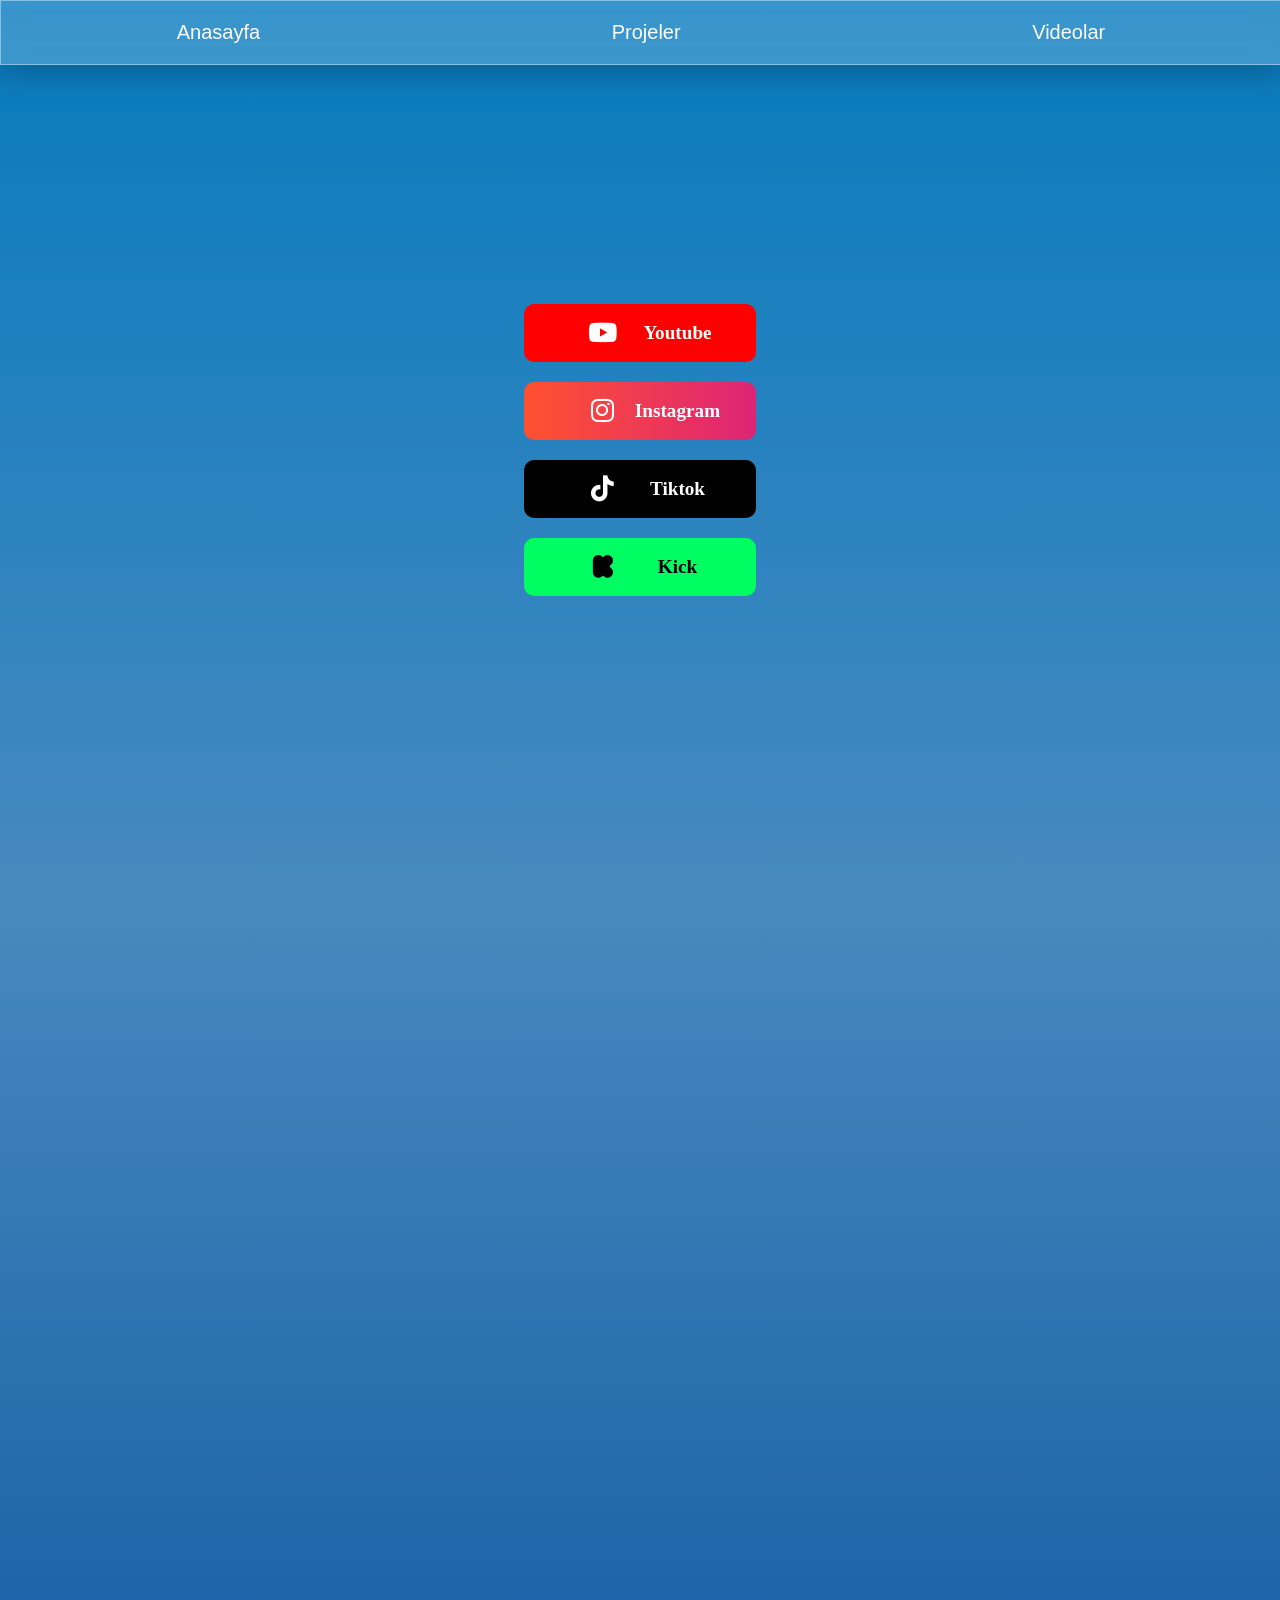
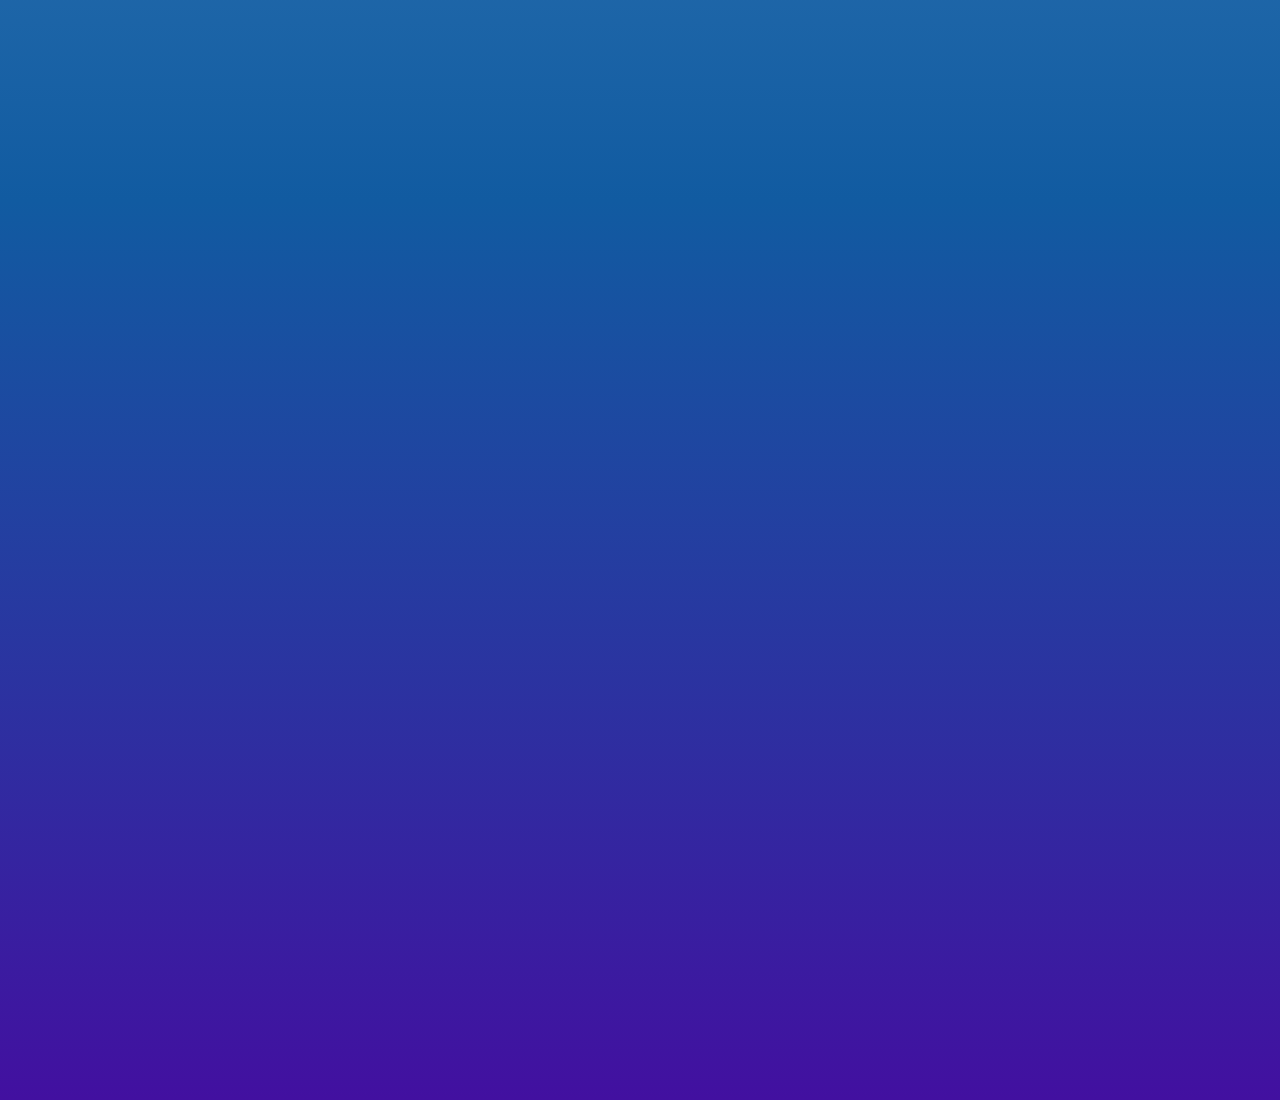
==== index.html @ a8522145 "Add files via upload" ====
<!DOCTYPE html>
<html lang="en">
<head>
    <meta charset="UTF-8">
    <meta name="viewport" content="width=device-width, initial-scale=1.0">
    <link rel="stylesheet" href="https://cdnjs.cloudflare.com/ajax/libs/font-awesome/6.5.2/css/all.min.css">
    <link rel="stylesheet" href="style.css">
    <title>Anasayfa</title>
</head>
<body>

    <header>
        <nav>
            <a id="anasayfa">Anasayfa</a>
            <a id="projeler">Projeler</a>
            <a id="videolar">Videolar</a>
        </nav>
    </header>

    <main>
        <div class="container">
            <div class="bir">
                <div class="anadiv">
                    <div class="youtube">
                        <div class="icon"><i class="fa-brands fa-youtube"></i></div>
                        <div class="text">Youtube</div>
                    </div>
                    <div class="instagram">
                        <div class="icon"><i class="fa-brands fa-instagram"></i></div>
                        <div class="text">Instagram</div>
                    </div>
                    <div class="tiktok">
                        <div class="icon"><i class="fa-brands fa-tiktok"></i></div>
                        <div class="text">Tiktok</div>
                    </div>
                    <div class="kick">
                        <div class="icon"><i class="fa-brands fa-kickstarter-k"></i></i></div>
                        <div class="text">Kick</div>
                    </div>
                </div>
            </div>
            <div class="iki"></div>
            <div class="uc"></div>
        </div>
    </main>

    <footer></footer>

    
</body>
<script src="script.js"></script>
</html>
---- style.css ----
html, body {
    margin: 0;
    padding: 0;
    box-sizing: border-box;
    scrollbar-width: none;
}

/* --- NAV --- */

nav{
    width: 100%;
    display: flex;
    justify-content: space-around;
    position: fixed;
    top: 0;
    backdrop-filter: blur(2px);
    z-index: 10;
    background: rgba(255, 255, 255, 0.2);
    border: 1px solid rgba(255, 255, 255, 0.4);
    box-shadow: 0 8px 32px rgba(0, 0, 0, 0.25);
    backdrop-filter: blur(12px);
    -webkit-backdrop-filter: blur(12px);
}

nav a{
    text-decoration: none;
    color: rgba(255, 255, 255);
    font-size: 20px;
    padding: 20px;
    font-family:'Franklin Gothic Medium', 'Arial Narrow', Arial, sans-serif;
    cursor: pointer;
    transition: all 0.3s ease;
}


/* Container */

.container div{
    height: 100vh;
    width: 100vw;
}

/* --- Bir --- */
.bir{   
    background: linear-gradient(#067bbe, rgb(72, 137, 191));
    display: flex;
    justify-content: center;
    align-items: center;
}
/* Orta Div */
.bir .anadiv{
    display: flex;
    flex-direction: column;
    justify-content: center;
    align-items: center;
    gap: 20px;
    /* background-color: rgba(255, 0, 0, 0.100); */
    height: 40%;
    width: 30%;
    color: white;
    /* border-radius: 2%;
    box-shadow: 10px black;
    backdrop-filter: blur(10px);
    -webkit-backdrop-filter: blur(10px); */
}

.anadiv div {
    height: 60px;
    width: 60px;
    border-radius: 10px;
    display: flex;
    justify-content: center;
    align-items: center;
    font-size: larger;
    font-weight: bold;
    gap: 20px;
    cursor: pointer;
}

.anadiv .icon{
    font-size: 26px;
}

.anadiv .youtube{
    background-color: red;
    width: fit-content;
    height: 5%;
    width: 50%;
    padding: 20px;
    transition: all 0.3s ease;
}

.anadiv .instagram{
    background: linear-gradient(to right, #ff512f, #dd2476);
    width: fit-content;
    height: 5%;
    width: 50%;
    padding: 20px;
    transition: all 0.3s ease;
}

.anadiv .tiktok{
    background-color: black;
    width: fit-content;
    height: 5%;
    width: 50%;
    padding: 20px;
    transition: all 0.3s ease;
}

.anadiv .kick{
    background: rgb(0, 253, 97);
    color: black;
    width: fit-content;
    height: 5%;
    width: 50%;
    padding: 20px;
    transition: all 0.3s ease;
}

.youtube:hover, .instagram:hover, .tiktok:hover, .kick:hover {
    transform: scale(1.1);
}

/* --- iki --- */

.iki{
    background: linear-gradient(rgb(72, 137, 191), rgb(17, 91, 161));
}

/* --- uc --- */

.uc{
    background: linear-gradient(rgb(17, 91, 161), #4210a0);
}

@media screen and (max-width: 10000px) {
    .anadiv {
        width: 50%;
        font-size: smaller;
    }

    .anadiv div{
        gap: 15px;
    }
}
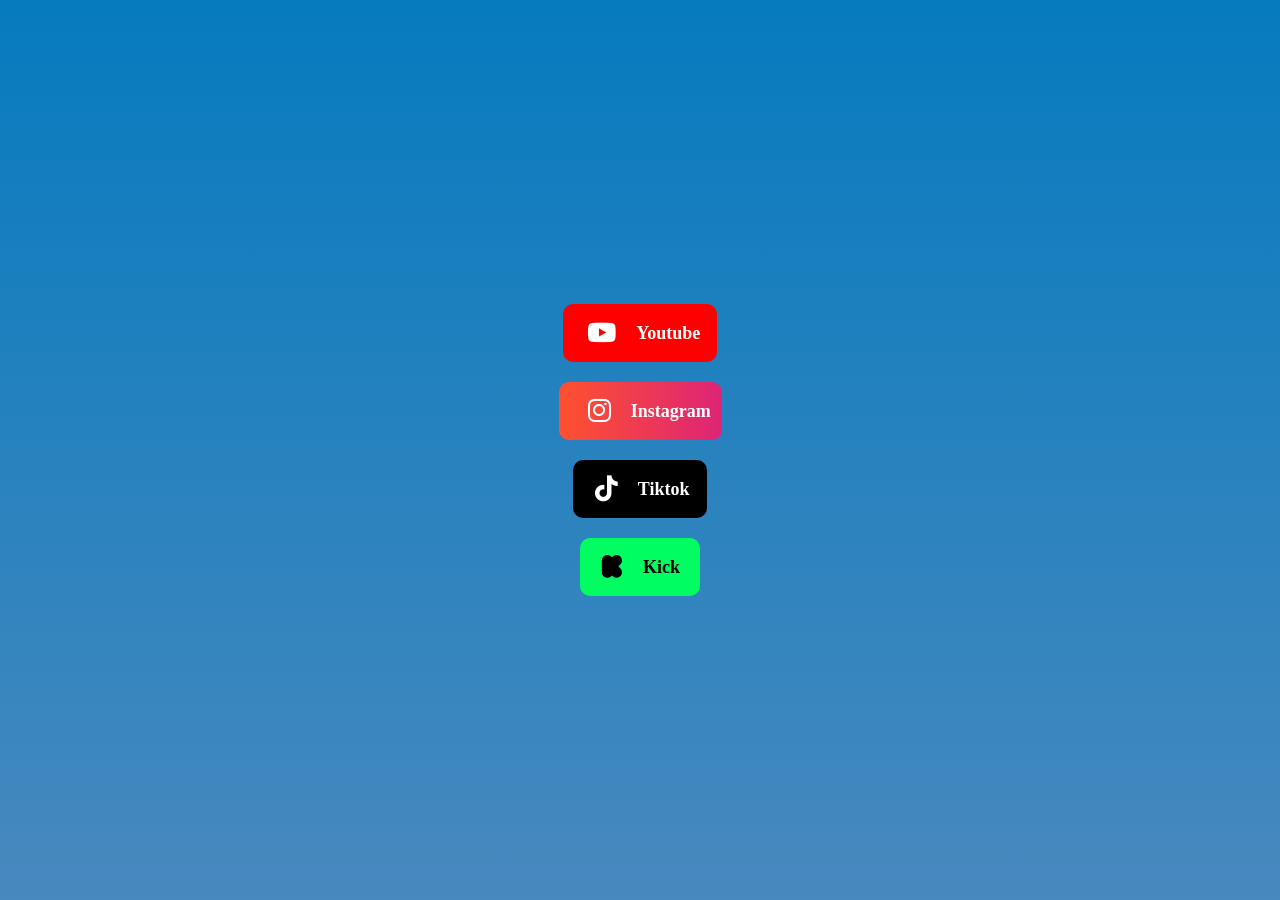
==== commit 4deb9e1d: "Add files via upload" ====
--- a/index.html
+++ b/index.html
@@ -5,17 +5,18 @@
     <meta name="viewport" content="width=device-width, initial-scale=1.0">
     <link rel="stylesheet" href="https://cdnjs.cloudflare.com/ajax/libs/font-awesome/6.5.2/css/all.min.css">
     <link rel="stylesheet" href="style.css">
+    <link rel="icon" href="images/logo.png" type="image/x-icon">
     <title>Anasayfa</title>
 </head>
 <body>
 
-    <header>
+    <!-- <header>
         <nav>
             <a id="anasayfa">Anasayfa</a>
             <a id="projeler">Projeler</a>
             <a id="videolar">Videolar</a>
         </nav>
-    </header>
+    </header> -->
 
     <main>
         <div class="container">
@@ -39,8 +40,8 @@
                     </div>
                 </div>
             </div>
-            <div class="iki"></div>
-            <div class="uc"></div>
+            <!-- <div class="iki"></div>
+            <div class="uc"></div> -->
         </div>
     </main>
 
--- a/style.css
+++ b/style.css
@@ -74,6 +74,8 @@
     font-size: larger;
     font-weight: bold;
     gap: 20px;
+    width: 50%;
+    font-size: large;
     cursor: pointer;
 }
 
@@ -85,7 +87,7 @@
     background-color: red;
     width: fit-content;
     height: 5%;
-    width: 50%;
+    
     padding: 20px;
     transition: all 0.3s ease;
 }
@@ -94,7 +96,6 @@
     background: linear-gradient(to right, #ff512f, #dd2476);
     width: fit-content;
     height: 5%;
-    width: 50%;
     padding: 20px;
     transition: all 0.3s ease;
 }
@@ -103,7 +104,6 @@
     background-color: black;
     width: fit-content;
     height: 5%;
-    width: 50%;
     padding: 20px;
     transition: all 0.3s ease;
 }
@@ -113,7 +113,6 @@
     color: black;
     width: fit-content;
     height: 5%;
-    width: 50%;
     padding: 20px;
     transition: all 0.3s ease;
 }
@@ -134,9 +133,9 @@
     background: linear-gradient(rgb(17, 91, 161), #4210a0);
 }
 
-@media screen and (max-width: 10000px) {
+@media (max-width: 768px) {
     .anadiv {
-        width: 50%;
+        
         font-size: smaller;
     }
 
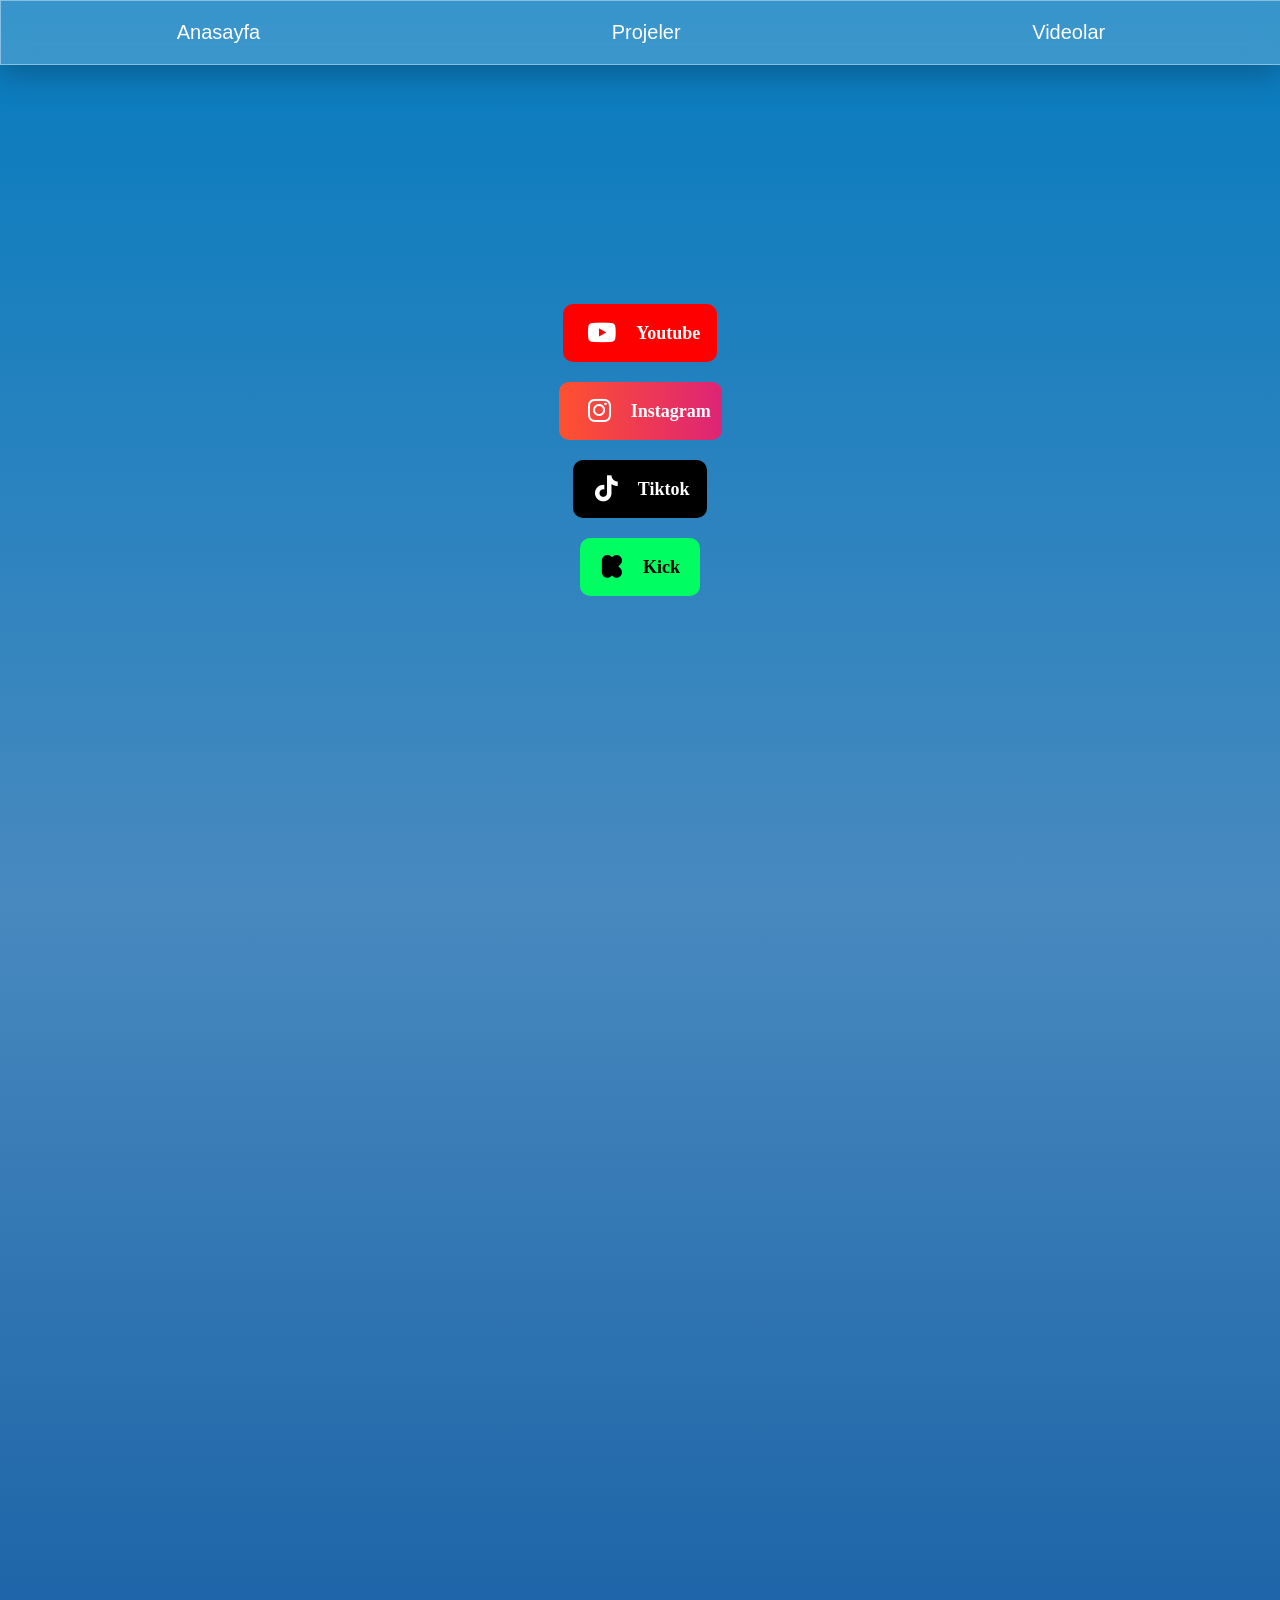
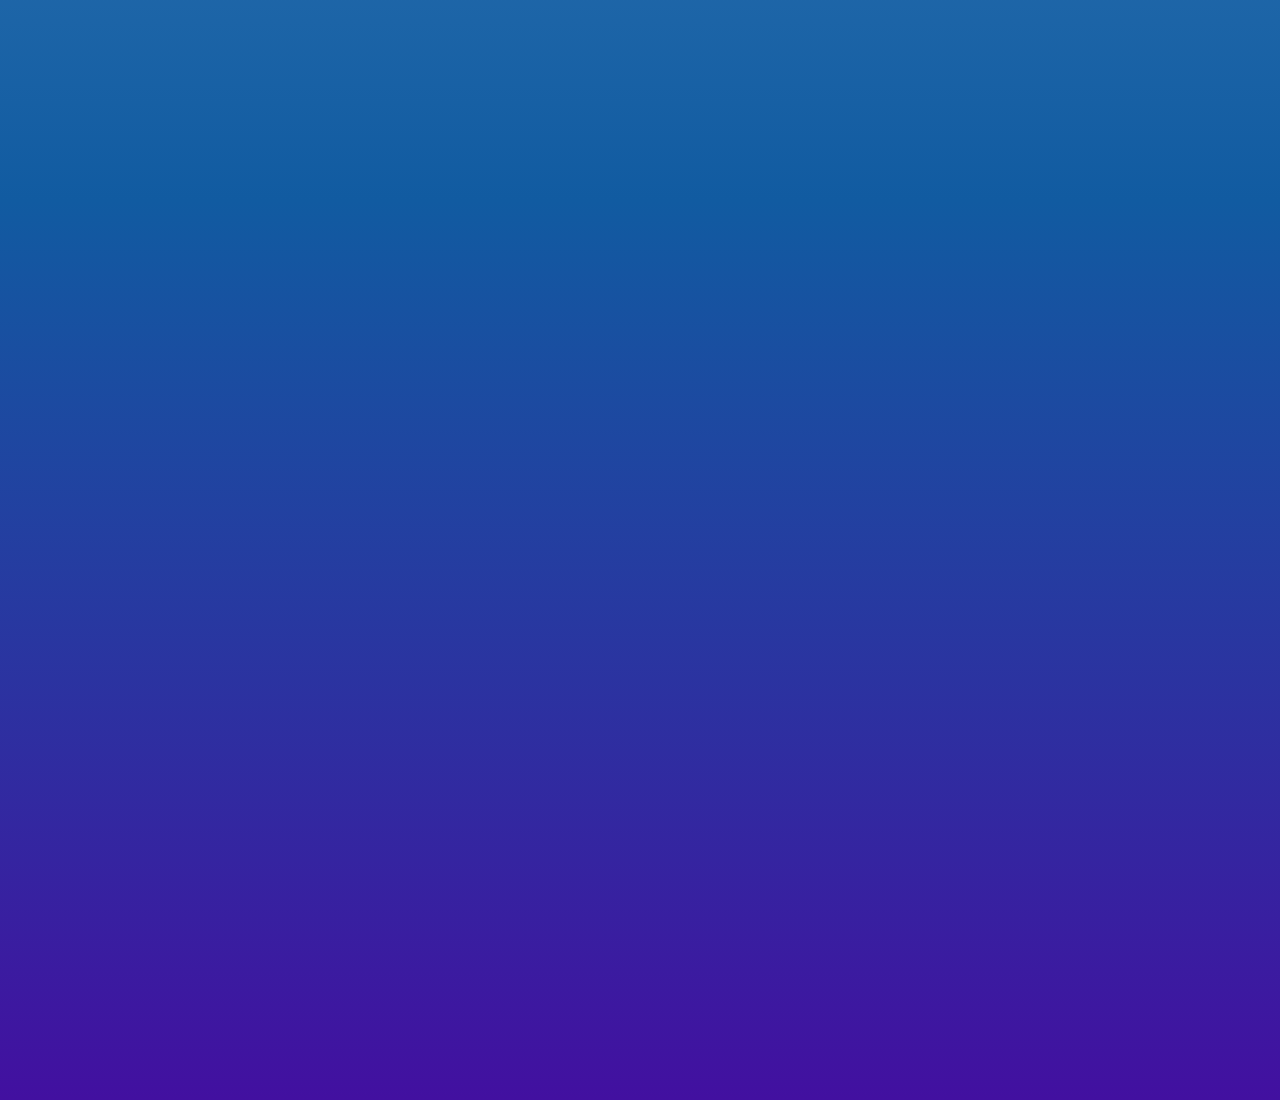
==== commit f1d41b3d: "Add files via upload" ====
--- a/index.html
+++ b/index.html
@@ -10,13 +10,13 @@
 </head>
 <body>
 
-    <!-- <header>
+    <header>
         <nav>
             <a id="anasayfa">Anasayfa</a>
             <a id="projeler">Projeler</a>
             <a id="videolar">Videolar</a>
         </nav>
-    </header> -->
+    </header>
 
     <main>
         <div class="container">
@@ -40,8 +40,8 @@
                     </div>
                 </div>
             </div>
-            <!-- <div class="iki"></div>
-            <div class="uc"></div> -->
+            <div class="iki"></div>
+            <div class="uc"></div>
         </div>
     </main>
 
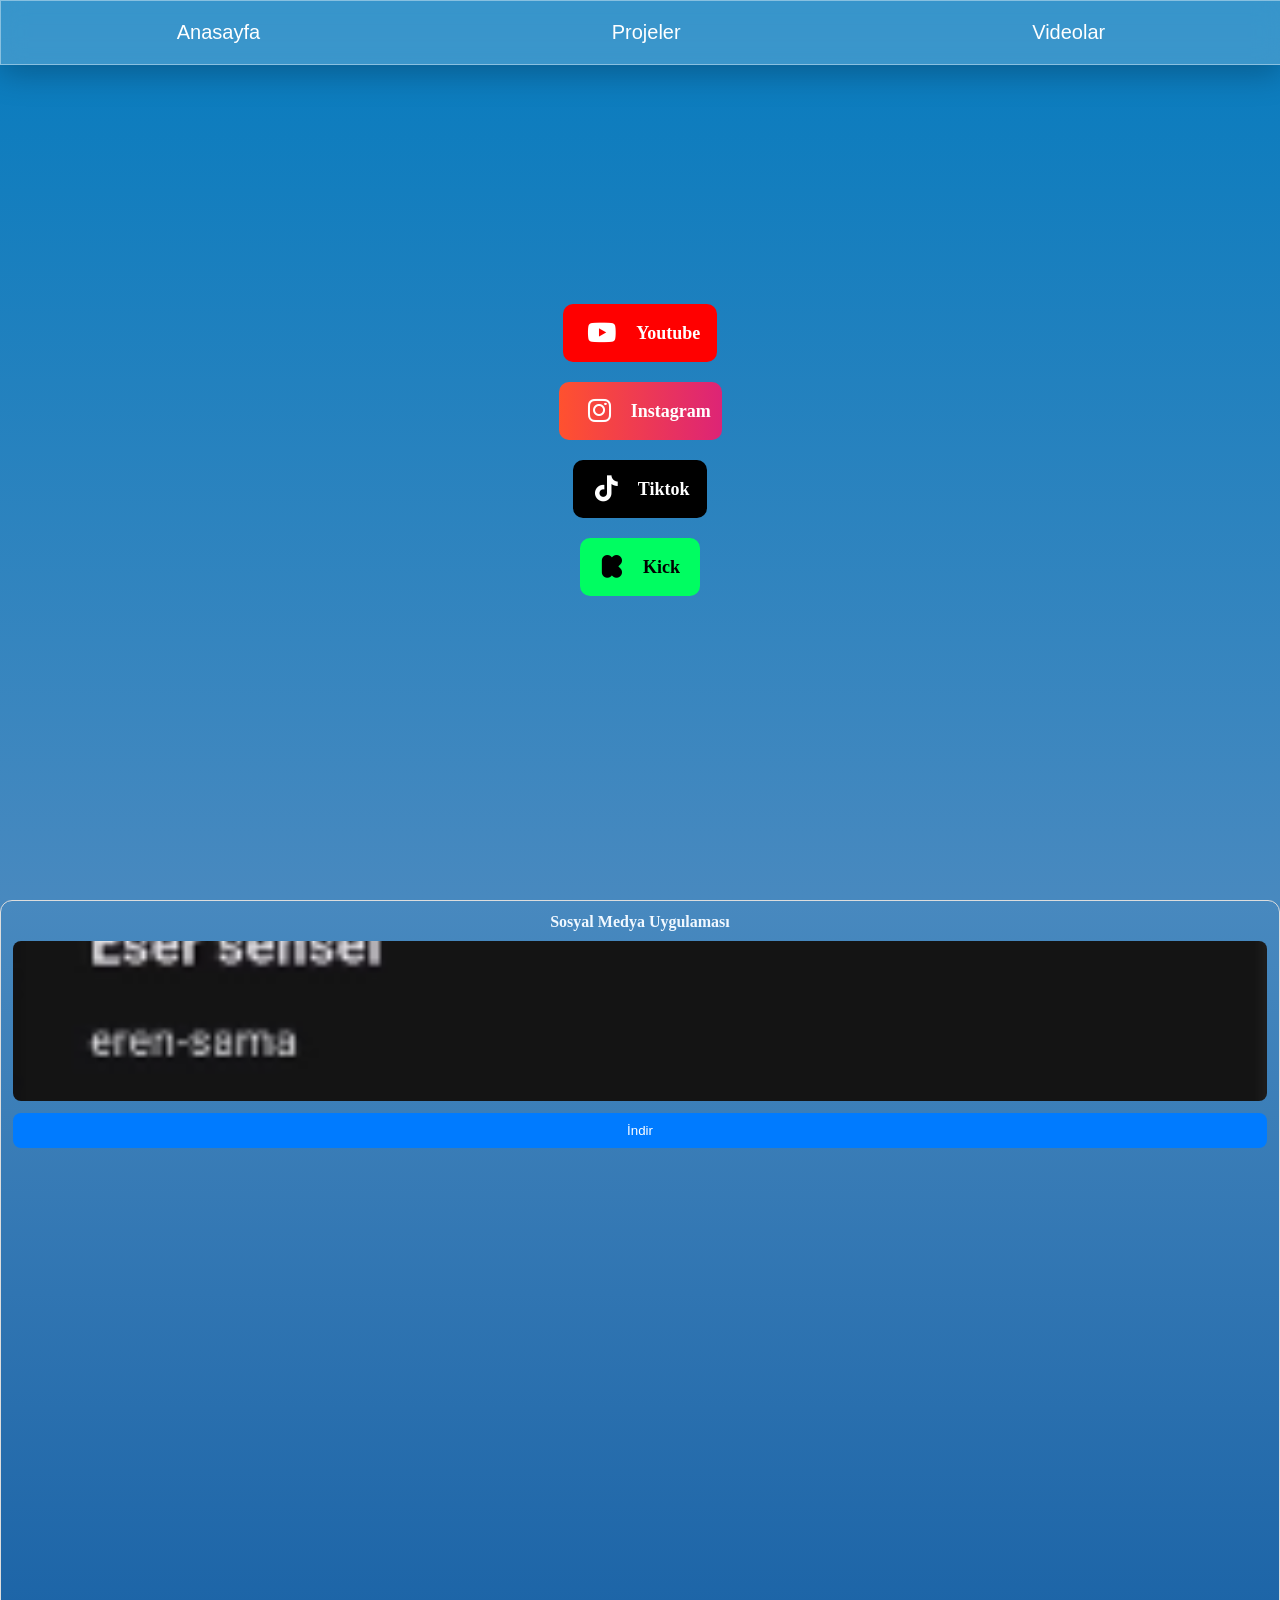
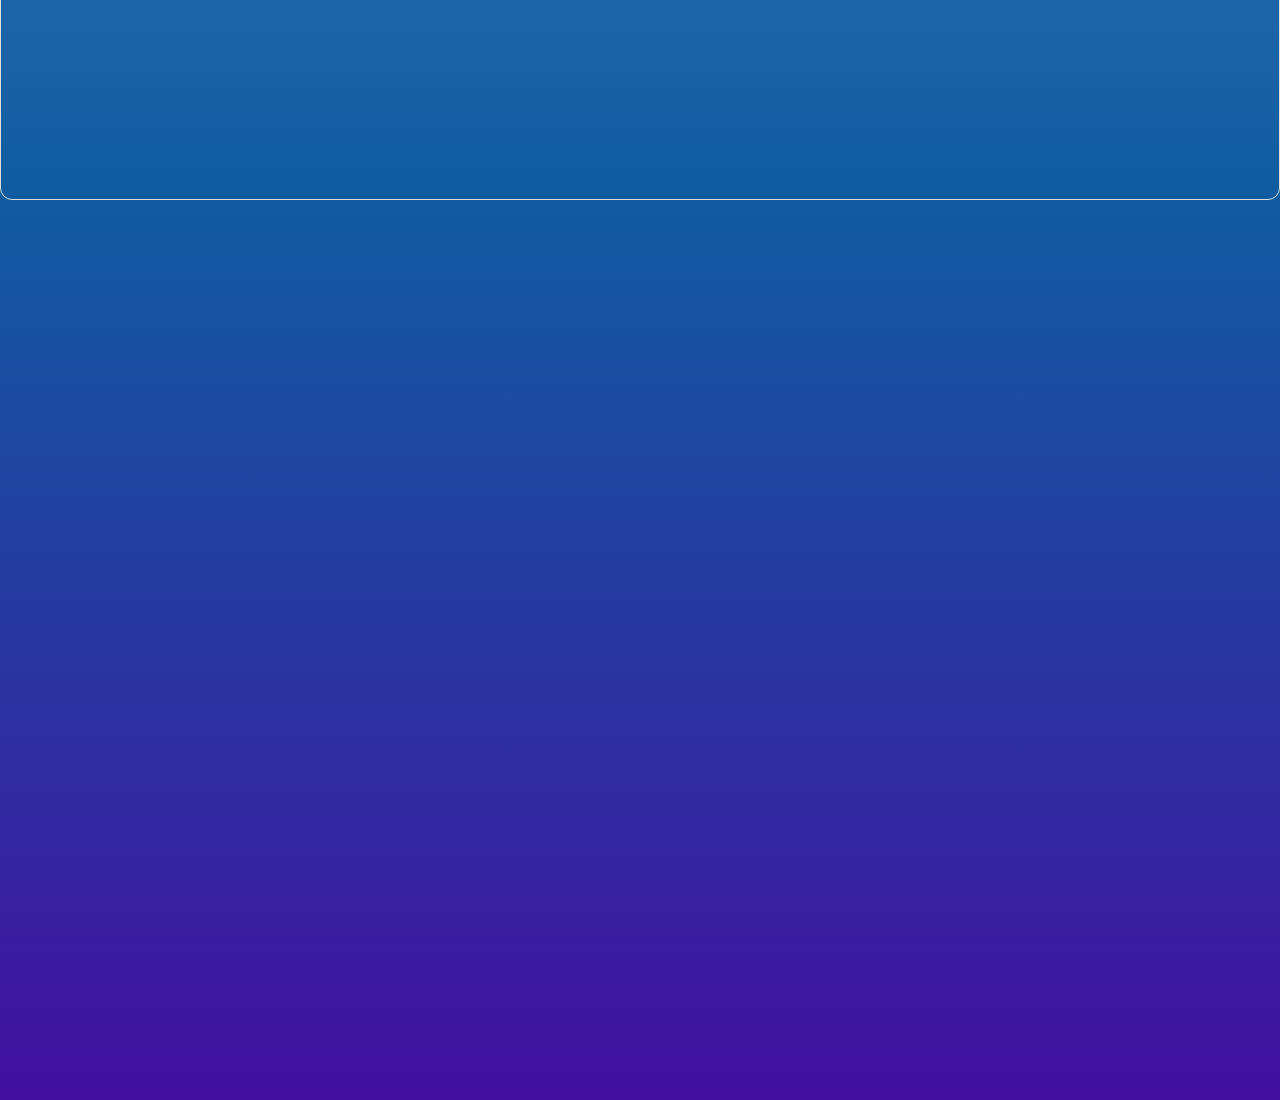
==== commit 05f7068b: "DiaryApp" ====
--- a/index.html
+++ b/index.html
@@ -40,7 +40,15 @@
                     </div>
                 </div>
             </div>
-            <div class="iki"></div>
+            <div class="iki">
+                <div class="myDiary">
+                    <p>Sosyal Medya Uygulaması</p>
+                    <img src="images/MyDiary.png" alt="" srcset="">
+                    <a href="files/MyDiary.apk" download>
+                        <button>İndir</button>
+                    </a>
+                </div>
+            </div>
             <div class="uc"></div>
         </div>
     </main>
--- a/style.css
+++ b/style.css
@@ -3,6 +3,7 @@
     padding: 0;
     box-sizing: border-box;
     scrollbar-width: none;
+    color: aliceblue;
 }
 
 /* --- NAV --- */
@@ -125,12 +126,60 @@
 
 .iki{
     background: linear-gradient(rgb(72, 137, 191), rgb(17, 91, 161));
+    display: flex;
+    justify-content: center;
+}
+
+.myDiary {
+    width: 260px;
+    border: 1px solid #ddd;
+    border-radius: 12px;
+    padding: 12px;
+    box-sizing: border-box;
+    text-align: center;
+    overflow: hidden;
+}
+
+/* Başlık */
+.myDiary p {
+    margin: 0 0 10px;
+    font-weight: 600;
+}
+
+/* Görsel alanı */
+.myDiary img {
+    width: 100%;
+    height: 160px;
+    object-fit: cover; /* taşanı keser */
+    border-radius: 8px;
+    display: block;
+}
+
+/* Buton */
+.myDiary button {
+    margin-top: 12px;
+    width: 100%;
+    padding: 10px;
+    border: none;
+    border-radius: 8px;
+    background: #007bff;
+    color: #fff;
+    cursor: pointer;
+    font-weight: 500;
+    transition: all 0.3s ease-in-out;
+}
+
+.myDiary button:hover {
+    background: #0056b3;
 }
 
 /* --- uc --- */
 
 .uc{
     background: linear-gradient(rgb(17, 91, 161), #4210a0);
+    display: flex;
+    justify-content: center;
+    align-items: center;
 }
 
 @media (max-width: 768px) {
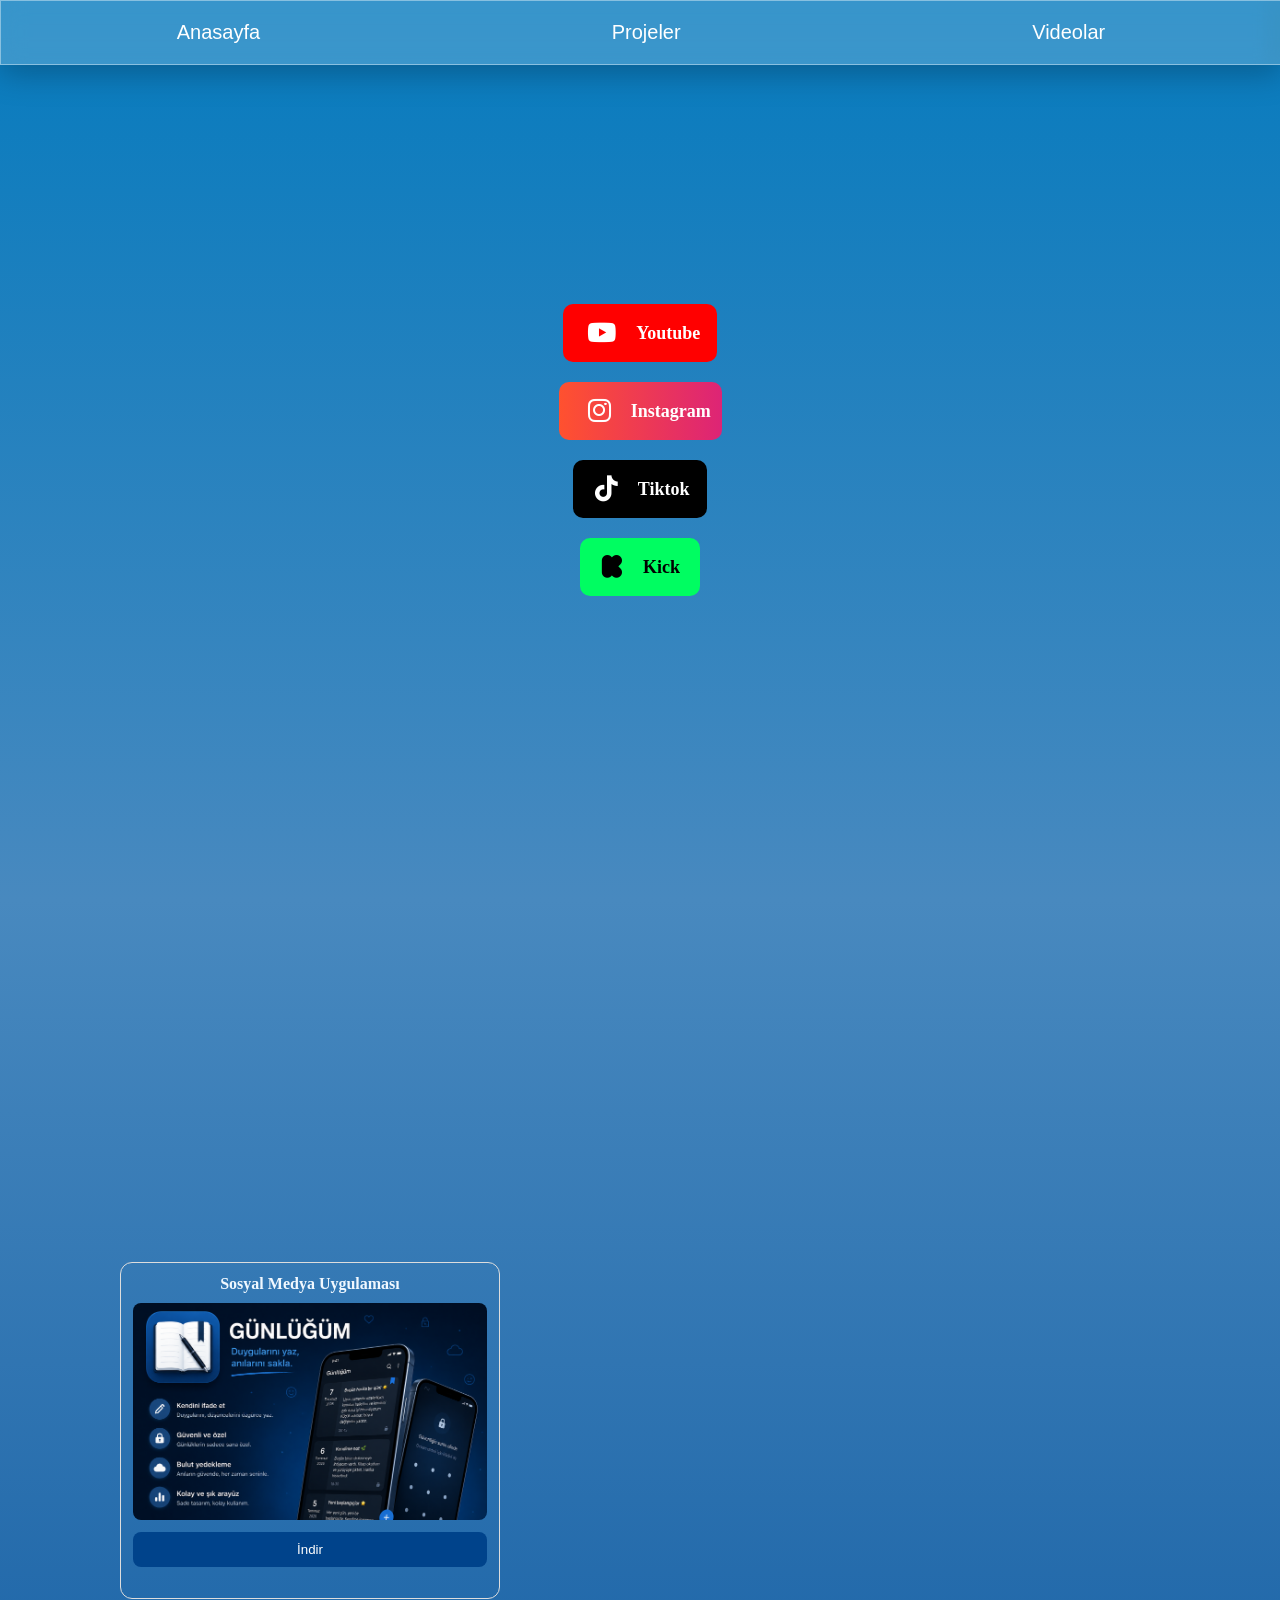
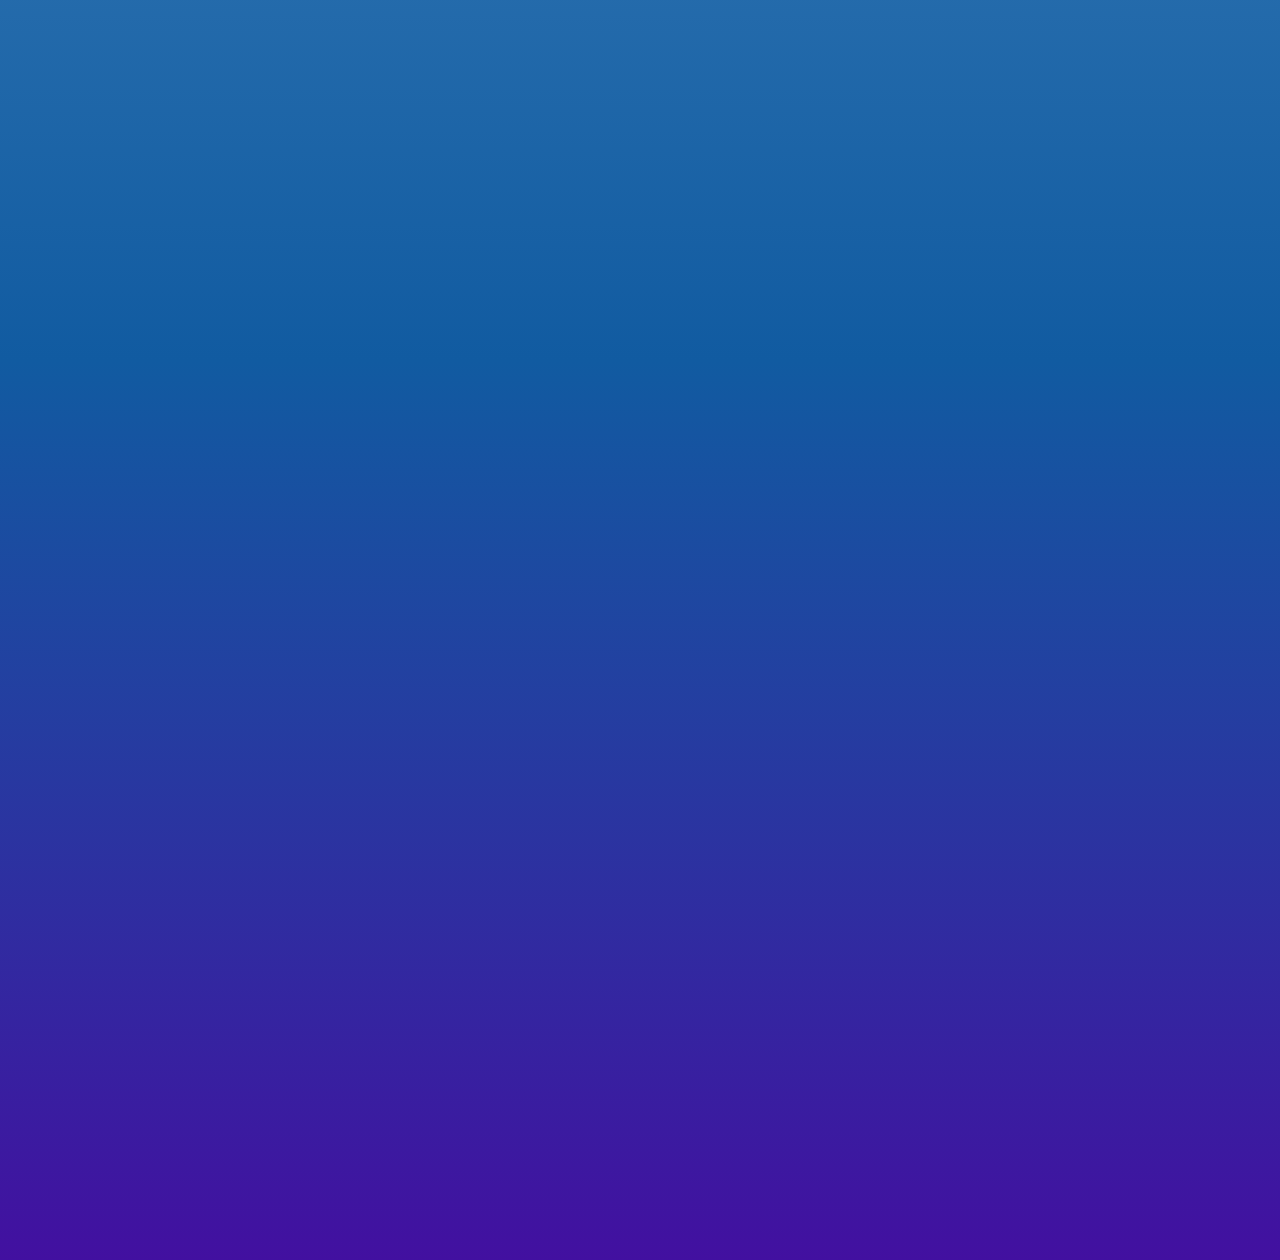
==== commit cbc87bb0: "Correcting Projects Page" ====
--- a/index.html
+++ b/index.html
@@ -41,12 +41,14 @@
                 </div>
             </div>
             <div class="iki">
-                <div class="myDiary">
-                    <p>Sosyal Medya Uygulaması</p>
-                    <img src="images/MyDiary.png" alt="" srcset="">
-                    <a href="files/MyDiary.apk" download>
-                        <button>İndir</button>
-                    </a>
+                <div class="projects">
+                    <div class="myDiary">
+                        <p>Sosyal Medya Uygulaması</p>
+                        <img src="images/MyDiary.png" alt="" srcset="">
+                        <a href="files/MyDiary.zip" download>
+                            <button>İndir</button>
+                        </a>
+                    </div>
                 </div>
             </div>
             <div class="uc"></div>
--- a/style.css
+++ b/style.css
@@ -4,6 +4,10 @@
     box-sizing: border-box;
     scrollbar-width: none;
     color: aliceblue;
+}
+
+body{
+    background-color: rgb(0, 77, 80);
 }
 
 /* --- NAV --- */
@@ -36,7 +40,7 @@
 
 /* Container */
 
-.container div{
+.container > div{
     height: 100vh;
     width: 100vw;
 }
@@ -122,16 +126,29 @@
     transform: scale(1.1);
 }
 
+
 /* --- iki --- */
 
 .iki{
     background: linear-gradient(rgb(72, 137, 191), rgb(17, 91, 161));
     display: flex;
     justify-content: center;
+    align-items:center;
+
+    padding:80px;
+}
+
+.projects{
+    width:1200px;
+    display:grid;
+    grid-template-columns:repeat(3,1fr);
+    gap:40px;
+    justify-items:center;
 }
 
 .myDiary {
-    width: 260px;
+    width: 380px;
+    height: auto;
     border: 1px solid #ddd;
     border-radius: 12px;
     padding: 12px;
@@ -149,7 +166,7 @@
 /* Görsel alanı */
 .myDiary img {
     width: 100%;
-    height: 160px;
+    height: 70%;
     object-fit: cover; /* taşanı keser */
     border-radius: 8px;
     display: block;
@@ -162,7 +179,7 @@
     padding: 10px;
     border: none;
     border-radius: 8px;
-    background: #007bff;
+    background: #00438b;
     color: #fff;
     cursor: pointer;
     font-weight: 500;
@@ -170,7 +187,7 @@
 }
 
 .myDiary button:hover {
-    background: #0056b3;
+    background: #003064;
 }
 
 /* --- uc --- */
@@ -182,6 +199,34 @@
     align-items: center;
 }
 
+.privacy_background{
+    background-color: black;
+    min-height: 100vh;
+    display: flex;
+    flex-direction: column;
+    left: 10px;
+    margin: 0 auto;
+    text-align: left;
+    padding: 50px 20px;
+}
+
+.privacy_background p,
+.privacy_background ul{
+    margin-left: 5%;
+}
+
+.privacy_background li{
+    margin-bottom: 10px;
+}
+
+.privacy_background hr{
+    margin: 40px 0;
+}
+
+a{
+    text-decoration: none;
+    color: red;
+}
 @media (max-width: 768px) {
     .anadiv {
         
@@ -191,4 +236,24 @@
     .anadiv div{
         gap: 15px;
     }
+}
+
+@media(max-width:1000px){
+
+.projects{
+
+    grid-template-columns:repeat(2,1fr);
+
+}
+
+}
+
+@media(max-width:700px){
+
+.projects{
+
+    grid-template-columns:1fr;
+
+}
+
 }
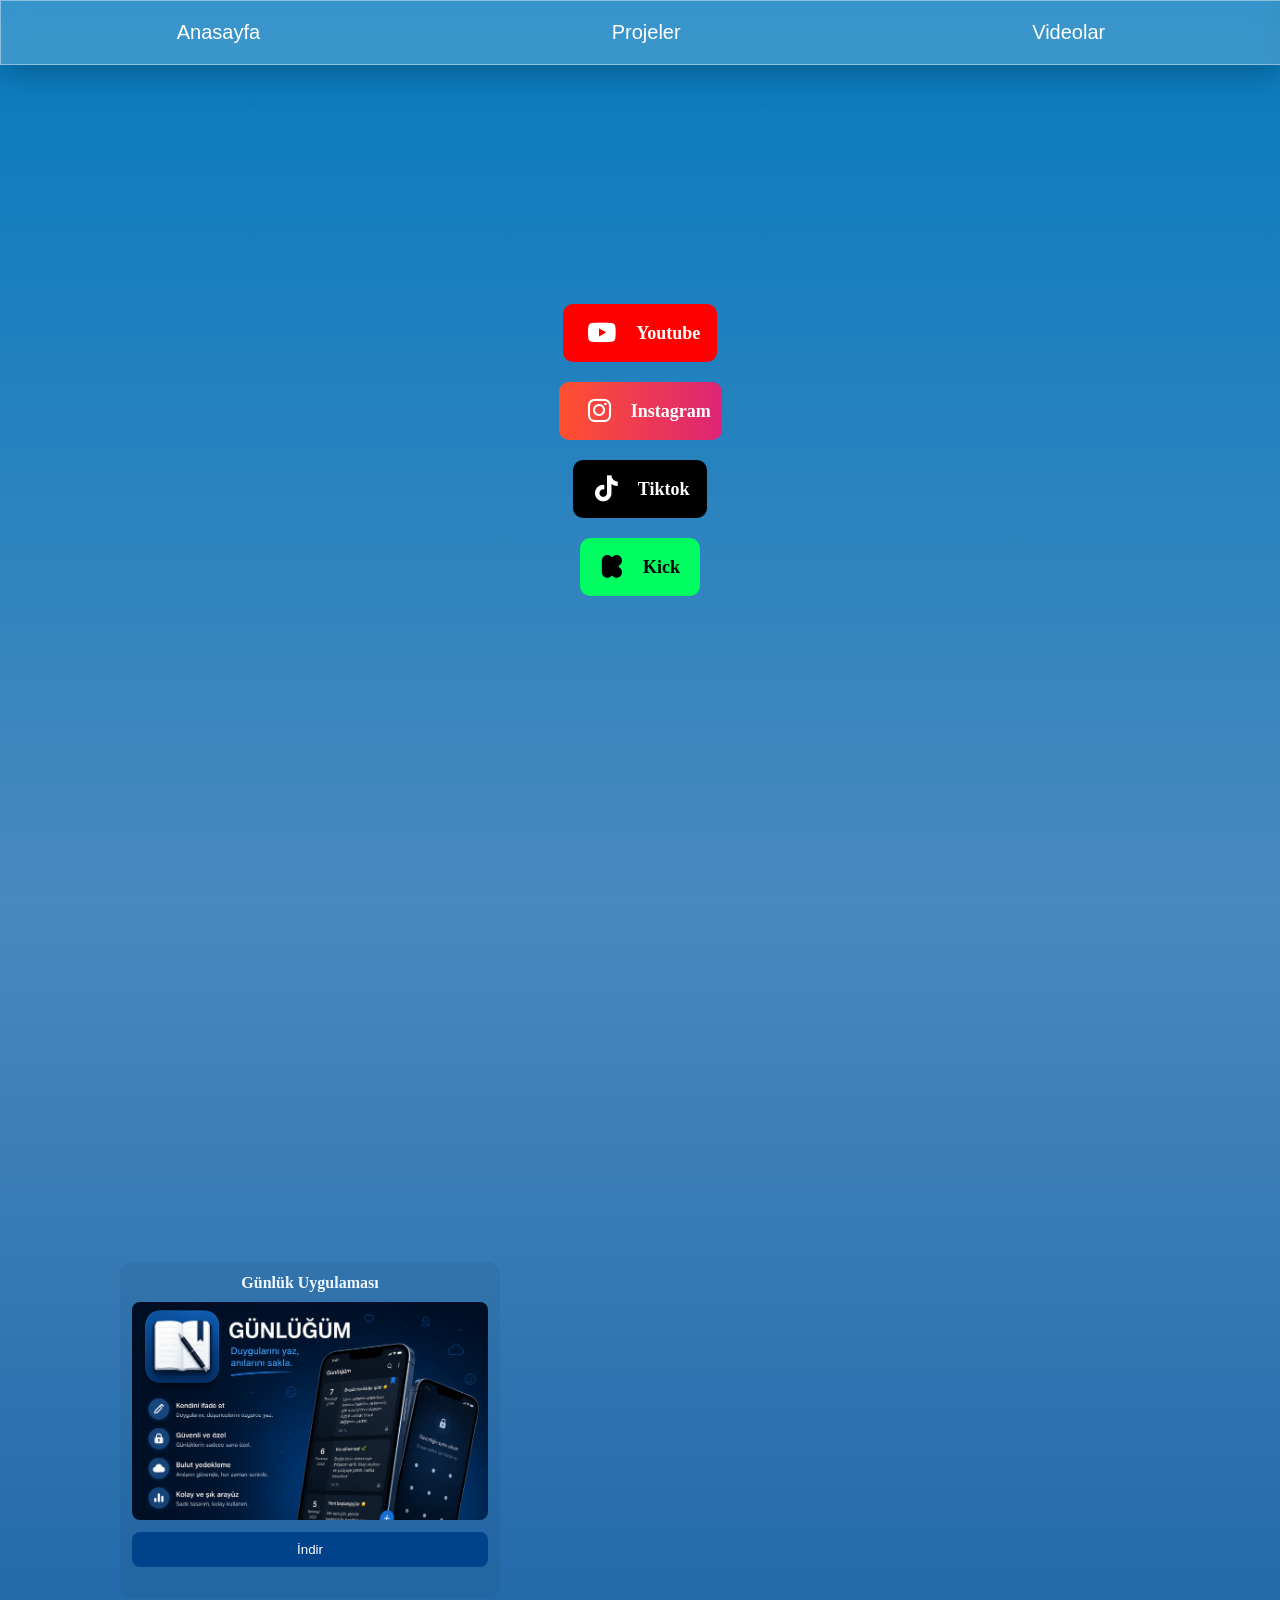
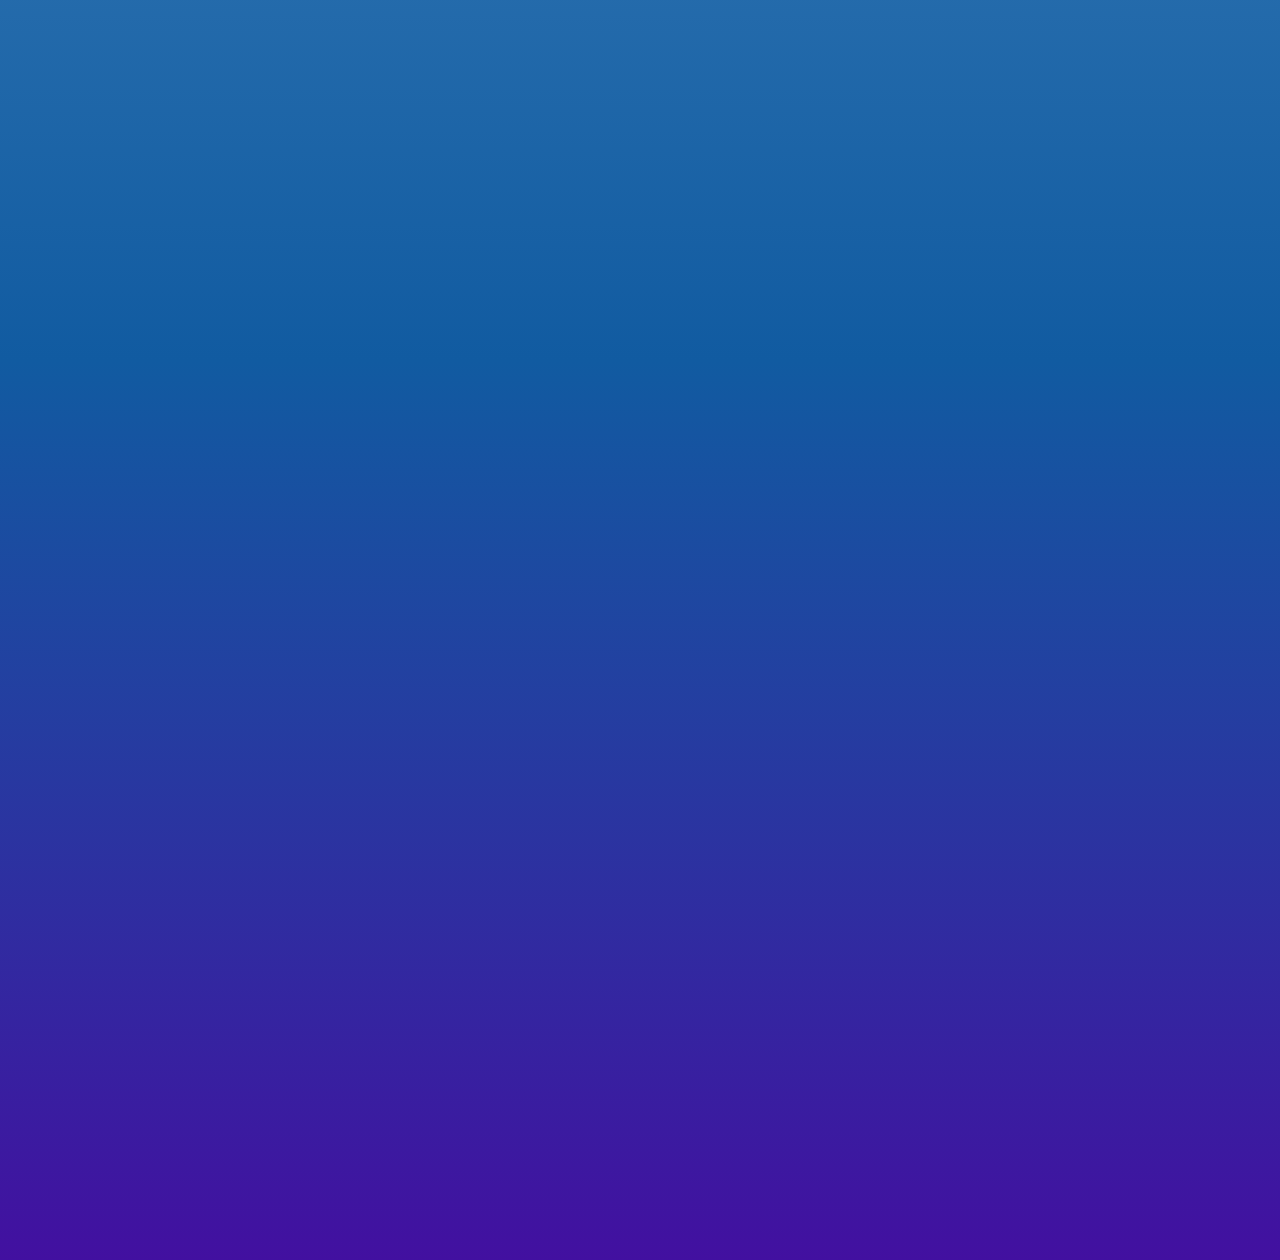
==== commit 1f8e9f97: "First Test Update" ====
--- a/index.html
+++ b/index.html
@@ -43,9 +43,9 @@
             <div class="iki">
                 <div class="projects">
                     <div class="myDiary">
-                        <p>Sosyal Medya Uygulaması</p>
+                        <p>Günlük Uygulaması</p>
                         <img src="images/MyDiary.png" alt="" srcset="">
-                        <a href="files/MyDiary.zip" download>
+                        <a href="https://groups.google.com/g/gunlugum-testers">
                             <button>İndir</button>
                         </a>
                     </div>
--- a/style.css
+++ b/style.css
@@ -149,12 +149,12 @@
 .myDiary {
     width: 380px;
     height: auto;
-    border: 1px solid #ddd;
     border-radius: 12px;
     padding: 12px;
     box-sizing: border-box;
     text-align: center;
     overflow: hidden;
+    background-color: rgba(0,0,0,0.05);
 }
 
 /* Başlık */
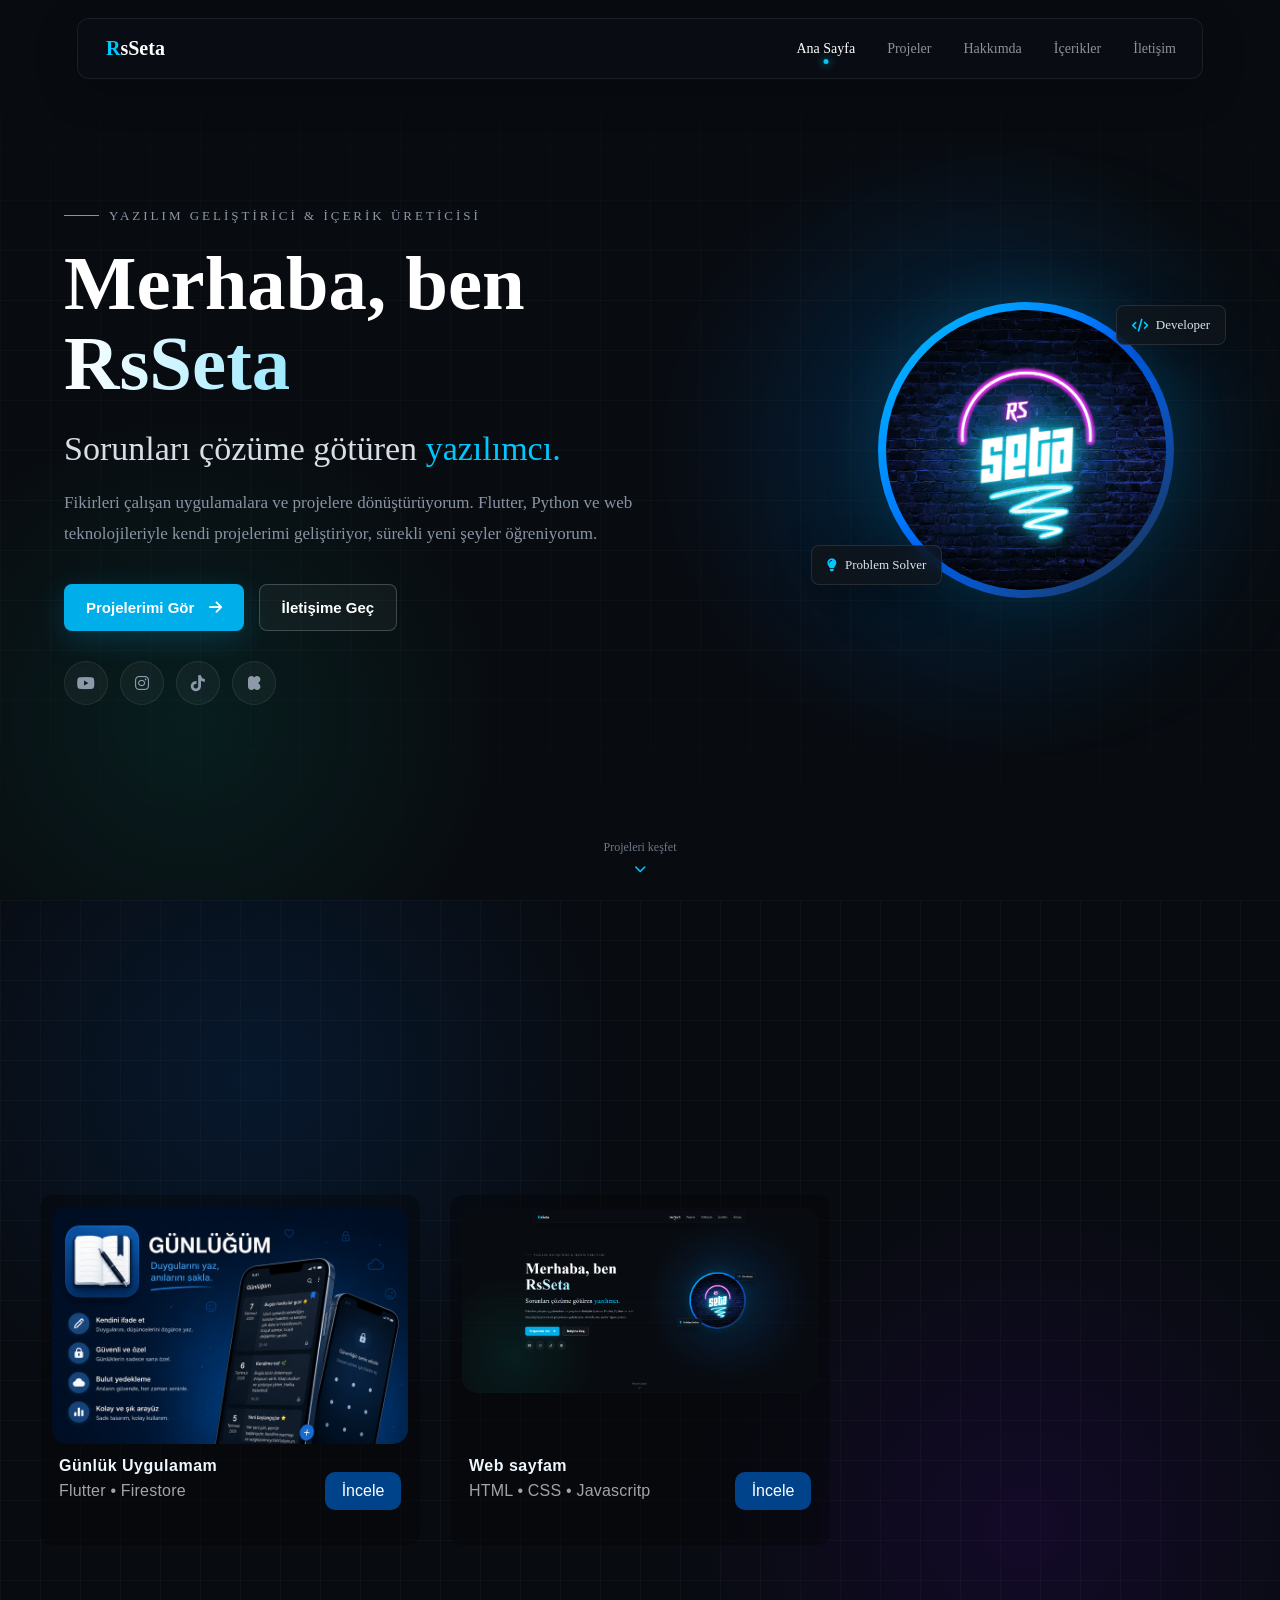
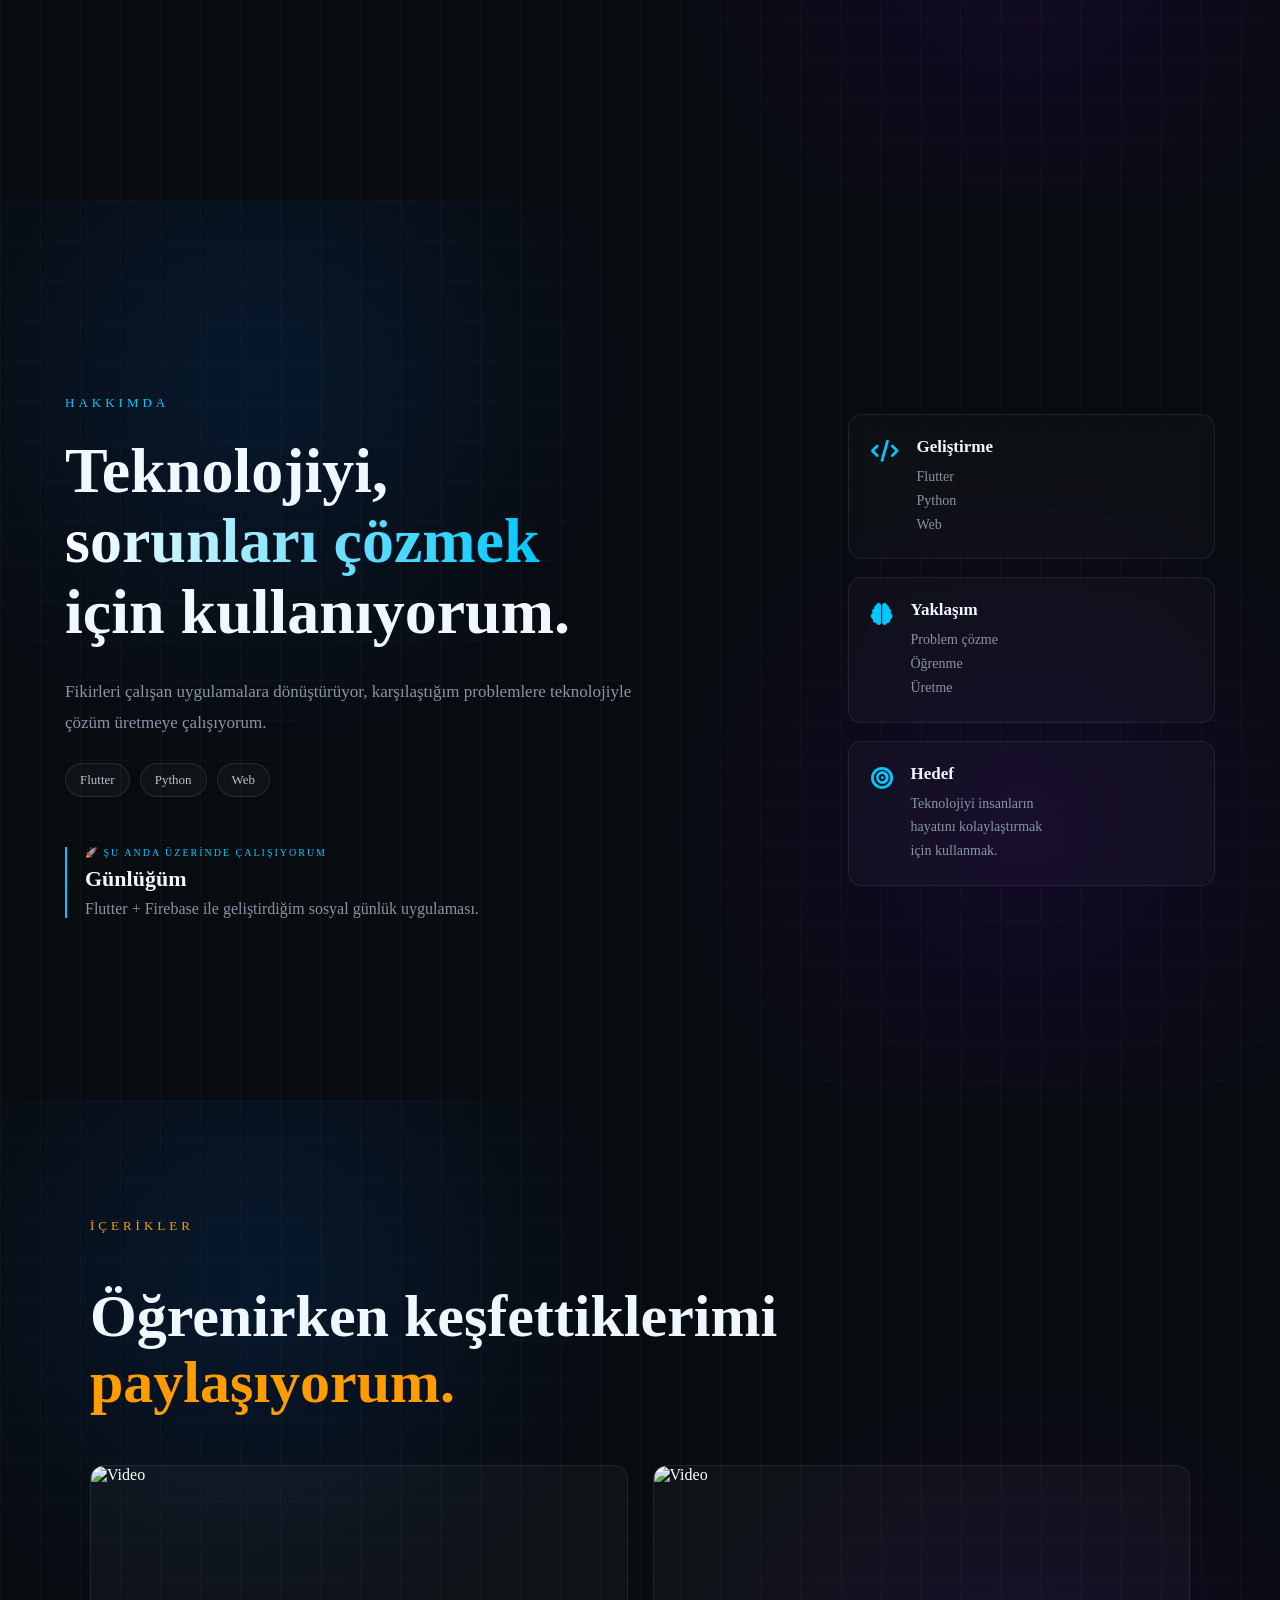
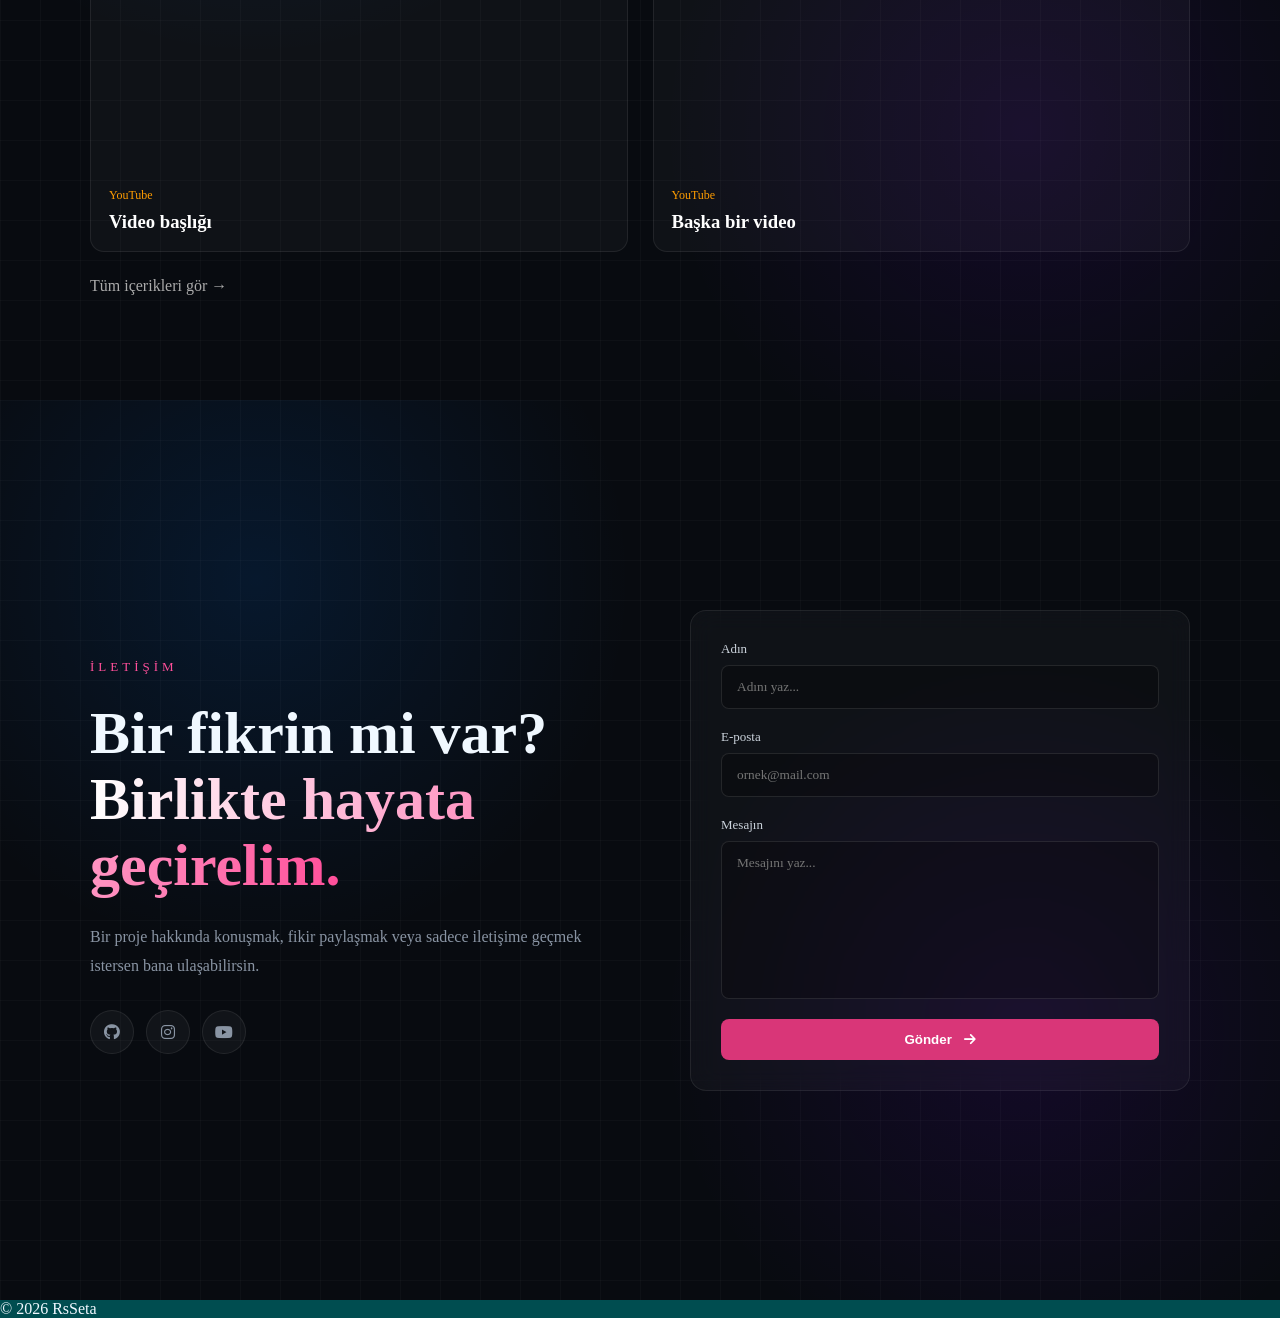
==== commit 02e1da00: "Huge Changes Adding More Pages for Infprmation About Mysefl. Changiing all the pages" design and add" ====
--- a/index.html
+++ b/index.html
@@ -1,5 +1,6 @@
 <!DOCTYPE html>
 <html lang="en">
+
 <head>
     <meta charset="UTF-8">
     <meta name="viewport" content="width=device-width, initial-scale=1.0">
@@ -8,54 +9,314 @@
     <link rel="icon" href="images/logo.png" type="image/x-icon">
     <title>Anasayfa</title>
 </head>
+
 <body>
 
     <header>
         <nav>
-            <a id="anasayfa">Anasayfa</a>
-            <a id="projeler">Projeler</a>
-            <a id="videolar">Videolar</a>
+
+            <a class="logo" id="logo">
+                RsSeta
+            </a>
+
+            <div class="nav-links">
+
+                <a class="active", id="anasayfa">Ana Sayfa</a>
+                
+                <a id="projeler">Projeler</a>
+                
+                <a id="hakkimda">Hakkımda</a>
+
+                <a id="icerikler">İçerikler</a>
+
+                <a id="iletisim">İletişim</a>
+
+            </div>
+
         </nav>
     </header>
 
     <main>
         <div class="container">
-            <div class="bir">
-                <div class="anadiv">
-                    <div class="youtube">
-                        <div class="icon"><i class="fa-brands fa-youtube"></i></div>
-                        <div class="text">Youtube</div>
-                    </div>
-                    <div class="instagram">
-                        <div class="icon"><i class="fa-brands fa-instagram"></i></div>
-                        <div class="text">Instagram</div>
-                    </div>
-                    <div class="tiktok">
-                        <div class="icon"><i class="fa-brands fa-tiktok"></i></div>
-                        <div class="text">Tiktok</div>
-                    </div>
-                    <div class="kick">
-                        <div class="icon"><i class="fa-brands fa-kickstarter-k"></i></i></div>
-                        <div class="text">Kick</div>
-                    </div>
-                </div>
-            </div>
+
+            <!-- Bir -->
+            <section class="bir">
+                <div class="hero-content">
+
+                    <div class="hero-text">
+
+                        <p class="hero-label">
+                            <span></span>
+                            YAZILIM GELİŞTİRİCİ & İÇERİK ÜRETİCİSİ
+                        </p>
+
+                        <h1>
+                            Merhaba, ben
+                            <strong>RsSeta</strong>
+                        </h1>
+
+                        <h2>
+                            Sorunları çözüme götüren <span>yazılımcı.</span>
+                        </h2>
+
+                        <p class="hero-description">
+                            Fikirleri çalışan uygulamalara ve projelere dönüştürüyorum.
+                            Flutter, Python ve web teknolojileriyle kendi projelerimi
+                            geliştiriyor, sürekli yeni şeyler öğreniyorum.
+                        </p>
+
+                        <div class="hero-buttons">
+                            <button class="projects-btn" onclick="document.getElementById('projeler').click()">
+                                Projelerimi Gör
+                                <i class="fa-solid fa-arrow-right"></i>
+                            </button>
+
+                            <button class="contact-btn">
+                                İletişime Geç
+                            </button>
+                        </div>
+
+                        <div class="social-links">
+                            <a href="https://www.youtube.com/@RsSeta" target="_blank">
+                                <i class="fa-brands fa-youtube"></i>
+                            </a>
+
+                            <a href="https://www.instagram.com/rs_seta_dev/" target="_blank">
+                                <i class="fa-brands fa-instagram"></i>
+                            </a>
+
+                            <a href="https://www.tiktok.com/@rssetatt" target="_blank">
+                                <i class="fa-brands fa-tiktok"></i>
+                            </a>
+
+                            <a href="https://kick.com/rsseta" target="_blank">
+                                <i class="fa-brands fa-kickstarter-k"></i>
+                            </a>
+                        </div>
+
+                    </div>
+
+
+                    <div class="hero-profile">
+
+                        <div class="profile-glow"></div>
+
+                        <div class="profile-circle">
+                            <img src="images/logo.png" alt="RsSeta">
+                        </div>
+
+                        <div class="profile-tag tag-1">
+                            <i class="fa-solid fa-code"></i>
+                            Developer
+                        </div>
+
+                        <div class="profile-tag tag-2">
+                            <i class="fa-solid fa-lightbulb"></i>
+                            Problem Solver
+                        </div>
+
+                    </div>
+
+                </div>
+
+                <div class="scroll-indicator">
+                    <span>Projeleri keşfet</span>
+                    <i class="fa-solid fa-chevron-down"></i>
+                </div>
+            </section>
+            
+            <!-- İki -->
             <div class="iki">
-                <div class="projects">
-                    <div class="myDiary">
-                        <p>Günlük Uygulaması</p>
-                        <img src="images/MyDiary.png" alt="" srcset="">
-                        <a href="https://groups.google.com/g/gunlugum-testers">
-                            <button>İndir</button>
+                <section class="projects" id="projects">
+                </section>
+            </div>
+
+            <!-- Üç -->
+            <div class="uc">
+                <div class="about">
+
+                    <div class="about-main">
+                        <p class="about-label">HAKKIMDA</p>
+
+                        <h2>
+                            Teknolojiyi,<br>
+                            <span>sorunları çözmek</span><br>
+                            için kullanıyorum.
+                        </h2>
+
+                        <p class="about-text">
+                            Fikirleri çalışan uygulamalara dönüştürüyor,
+                            karşılaştığım problemlere teknolojiyle çözüm
+                            üretmeye çalışıyorum.
+                        </p>
+
+                        <div class="about-tech">
+                            <span>Flutter</span>
+                            <span>Python</span>
+                            <span>Web</span>
+                        </div>
+
+                        <div class="current-project">
+                            <small>🚀 ŞU ANDA ÜZERİNDE ÇALIŞIYORUM</small>
+                            <strong>Günlüğüm</strong>
+                            <p>Flutter + Firebase ile geliştirdiğim sosyal günlük uygulaması.</p>
+                        </div>
+                    </div>
+
+
+                    <div class="about-cards">
+
+                        <div class="about-card">
+                            <i class="fa-solid fa-code"></i>
+                            <div>
+                                <h3>Geliştirme</h3>
+                                <p>Flutter<br>Python<br>Web</p>
+                            </div>
+                        </div>
+
+                        <div class="about-card">
+                            <i class="fa-solid fa-brain"></i>
+                            <div>
+                                <h3>Yaklaşım</h3>
+                                <p>Problem çözme<br>Öğrenme<br>Üretme</p>
+                            </div>
+                        </div>
+
+                        <div class="about-card">
+                            <i class="fa-solid fa-bullseye"></i>
+                            <div>
+                                <h3>Hedef</h3>
+                                <p>Teknolojiyi insanların<br>hayatını kolaylaştırmak<br>için kullanmak.</p>
+                            </div>
+                        </div>
+
+                    </div>
+
+                </div>
+            </div>
+
+            <!-- Dört -->
+            <div class="dort">
+
+                <div class="content-section">
+
+                    <p class="content-label">İÇERİKLER</p>
+
+                    <h2>
+                        Öğrenirken keşfettiklerimi<br>
+                        <span>paylaşıyorum.</span>
+                    </h2>
+
+                    <div class="content-cards">
+
+                        <a class="content-card"
+                        href="https://youtu.be/WVo1An9wwmo"
+                        target="_blank"
+                        rel="noopener noreferrer">
+
+                            <img src="https://img.youtube.com/vi/WVo1An9wwmo/maxresdefault.jpg" alt="Video">
+
+                            <div class="content-info">
+                                <span>YouTube</span>
+                                <h3>Video başlığı</h3>
+                            </div>
+
                         </a>
-                    </div>
-                </div>
-            </div>
-            <div class="uc"></div>
+
+                        <a class="content-card"
+                        href="https://youtu.be/nYXLJ7TkWPo"
+                        target="_blank"
+                        rel="noopener noreferrer">
+
+                            <img src="https://img.youtube.com/vi/nYXLJ7TkWPo/maxresdefault.jpg" alt="Video">
+
+                            <div class="content-info">
+                                <span>YouTube</span>
+                                <h3>Başka bir video</h3>
+                            </div>
+
+                        </a>
+
+                    </div>
+
+                    <a class="all-content"
+                    href="https://www.youtube.com/@RsSeta"
+                    target="_blank"
+                    rel="noopener noreferrer">
+                        Tüm içerikleri gör →
+                    </a>
+
+                </div>
+
+            </div>
+
+            <!-- Beş -->
+            <div class="bes">
+
+                <div class="contact">
+
+                    <div class="contact-info">
+                        <p class="contact-label">İLETİŞİM</p>
+
+                        <h2>
+                            Bir fikrin mi var?<br>
+                            <span>Birlikte hayata geçirelim.</span>
+                        </h2>
+
+                        <p class="contact-description">
+                            Bir proje hakkında konuşmak, fikir paylaşmak
+                            veya sadece iletişime geçmek istersen bana ulaşabilirsin.
+                        </p>
+
+                        <div class="contact-socials">
+                            <a href="https://github.com/rsseta" target="_blank">
+                                <i class="fa-brands fa-github"></i>
+                            </a>
+
+                            <a href="https://www.instagram.com/rs_seta_dev/" target="_blank">
+                                <i class="fa-brands fa-instagram"></i>
+                            </a>
+
+                            <a href="https://www.youtube.com/@RsSeta" target="_blank">
+                                <i class="fa-brands fa-youtube"></i>
+                            </a>
+                        </div>
+                    </div>
+
+
+                    <form class="contact-form"
+                        action="https://formspree.io/f/xbgrevjz"
+                        method="POST">
+
+                        <div class="input-group">
+                            <label>Adın</label>
+                            <input type="text" name="name" placeholder="Adını yaz..." required>
+                        </div>
+
+                        <div class="input-group">
+                            <label>E-posta</label>
+                            <input type="email" name="email" placeholder="ornek@mail.com" required>
+                        </div>
+
+                        <div class="input-group">
+                            <label>Mesajın</label>
+                            <textarea name="message" placeholder="Mesajını yaz..." required></textarea>
+                        </div>
+
+                        <button type="submit">
+                            Gönder
+                            <i class="fa-solid fa-arrow-right"></i>
+                        </button>
+
+                    </form>
+
+                </div>
+
+            </div>
         </div>
     </main>
 
-    <footer></footer>
+    <footer>© 2026 RsSeta</footer>
 
     
 </body>
--- a/style.css
+++ b/style.css
@@ -10,31 +10,140 @@
     background-color: rgb(0, 77, 80);
 }
 
-/* --- NAV --- */
-
-nav{
-    width: 100%;
-    display: flex;
-    justify-content: space-around;
+/* =========================
+   NAVIGATION
+========================= */
+
+nav {
     position: fixed;
-    top: 0;
-    backdrop-filter: blur(2px);
-    z-index: 10;
-    background: rgba(255, 255, 255, 0.2);
-    border: 1px solid rgba(255, 255, 255, 0.4);
-    box-shadow: 0 8px 32px rgba(0, 0, 0, 0.25);
-    backdrop-filter: blur(12px);
-    -webkit-backdrop-filter: blur(12px);
-}
-
-nav a{
+
+    top: 18px;
+    left: 50%;
+
+    transform: translateX(-50%);
+
+    z-index: 100;
+
+    width: min(1100px, 90%);
+
+    padding: 8px 12px;
+
+    display: flex;
+    align-items: center;
+    justify-content: space-between;
+
+    background: rgba(10, 14, 20, 0.7);
+
+    border: 1px solid rgba(255, 255, 255, 0.08);
+
+    border-radius: 12px;
+
+    backdrop-filter: blur(15px);
+    -webkit-backdrop-filter: blur(15px);
+
+    box-shadow: 0 10px 40px rgba(0, 0, 0, 0.25);
+}
+
+
+/* Logo */
+
+.logo {
+    padding: 10px 16px;
+
+    font-size: 20px;
+    font-weight: 700;
+
+    color: white;
+
+    cursor: pointer;
+}
+
+
+.logo::first-letter {
+    color: #00c8ff;
+}
+
+
+/* Menü */
+
+.nav-links {
+    display: flex;
+    align-items: center;
+    gap: 4px;
+}
+
+
+.nav-links a {
+    position: relative;
+
+    padding: 10px 14px;
+
+    color: rgba(255, 255, 255, 0.55);
+
     text-decoration: none;
-    color: rgba(255, 255, 255);
-    font-size: 20px;
-    padding: 20px;
-    font-family:'Franklin Gothic Medium', 'Arial Narrow', Arial, sans-serif;
+
+    font-size: 14px;
+    font-weight: 500;
+
     cursor: pointer;
-    transition: all 0.3s ease;
+
+    transition: 0.3s ease;
+}
+
+
+.nav-links a:hover {
+    color: white;
+}
+
+
+/* Aktif sayfa */
+
+.nav-links a.active {
+    color: white;
+}
+
+
+.nav-links a.active::after {
+    content: "";
+
+    position: absolute;
+
+    left: 50%;
+    bottom: 3px;
+
+    transform: translateX(-50%);
+
+    width: 5px;
+    height: 5px;
+
+    border-radius: 50%;
+
+    background: #00c8ff;
+
+    box-shadow: 0 0 10px #00c8ff;
+}
+
+@media (max-width: 700px) {
+
+    nav {
+        width: 94%;
+        top: 10px;
+    }
+
+    .logo {
+        font-size: 17px;
+        padding: 8px;
+    }
+
+    .nav-links {
+        gap: 0;
+    }
+
+    .nav-links a {
+        padding: 8px 6px;
+        font-size: 11px;
+    }
+
 }
 
 
@@ -42,161 +151,852 @@
 
 .container > div{
     height: 100vh;
-    width: 100vw;
-}
-
-/* --- Bir --- */
-.bir{   
-    background: linear-gradient(#067bbe, rgb(72, 137, 191));
+    width: 100%;
+
+    background:
+        radial-gradient(circle at 20% 20%, rgba(0,120,255,.12), transparent 30%),
+        radial-gradient(circle at 80% 70%, rgba(120,0,255,.10), transparent 30%),
+        linear-gradient(rgba(255,255,255,.025) 1px, transparent 1px),
+        linear-gradient(90deg, rgba(255,255,255,.025) 1px, transparent 1px),
+        #080b10;
+
+    background-size:
+        auto,
+        auto,
+        40px 40px,
+        40px 40px,
+        auto;
+}
+
+/* =========================
+   HERO / BIR
+========================= */
+
+.bir {
+    position: relative;
+    min-height: 100vh;
+    width: 100%;
+    overflow: hidden;
+
     display: flex;
     justify-content: center;
     align-items: center;
-}
-/* Orta Div */
-.bir .anadiv{
+
+    background:
+        radial-gradient(circle at 75% 50%, rgba(0, 119, 255, 0.16), transparent 30%),
+        radial-gradient(circle at 15% 80%, rgba(0, 255, 200, 0.08), transparent 25%),
+        #080b10;
+
+    color: white;
+}
+
+
+/* Hafif teknolojik arka plan */
+
+.bir::before {
+    content: "";
+    position: absolute;
+    inset: 0;
+
+    background-image:
+        linear-gradient(rgba(255,255,255,0.025) 1px, transparent 1px),
+        linear-gradient(90deg, rgba(255,255,255,0.025) 1px, transparent 1px);
+
+    background-size: 50px 50px;
+
+    mask-image: linear-gradient(
+        to bottom,
+        transparent,
+        black 30%,
+        black 70%,
+        transparent
+    );
+
+    pointer-events: none;
+}
+
+
+/* İçerik */
+
+.hero-content {
+    position: relative;
+    z-index: 2;
+
+    width: min(1200px, 90%);
+    display: flex;
+    align-items: center;
+    justify-content: space-between;
+
+    gap: 80px;
+}
+
+
+/* Sol taraf */
+
+.hero-text {
+    max-width: 650px;
+}
+
+
+.hero-label {
+    display: flex;
+    align-items: center;
+    gap: 10px;
+
+    margin-bottom: 20px;
+
+    font-size: 13px;
+    letter-spacing: 3px;
+    color: #8d99a8;
+}
+
+
+.hero-label span {
+    width: 35px;
+    height: 1px;
+
+    background: #00c8ff;
+}
+
+
+.hero-text h1 {
+    margin: 0;
+
+    font-size: clamp(45px, 6vw, 80px);
+    line-height: 1.05;
+
+    font-weight: 700;
+}
+
+
+.hero-text h1 strong {
+    display: block;
+
+    background: linear-gradient(
+        90deg,
+        #ffffff,
+        #00c8ff
+    );
+
+    -webkit-background-clip: text;
+    background-clip: text;
+    color: transparent;
+}
+
+
+.hero-text h2 {
+    margin: 25px 0 20px;
+
+    font-size: clamp(22px, 3vw, 34px);
+    font-weight: 500;
+
+    color: #d8dee6;
+}
+
+
+.hero-text h2 span {
+    color: #00c8ff;
+}
+
+
+.hero-description {
+    max-width: 580px;
+
+    margin-bottom: 35px;
+
+    color: #8994a3;
+
+    font-size: 17px;
+    line-height: 1.8;
+}
+
+
+/* Butonlar */
+
+.hero-buttons {
+    display: flex;
+    gap: 15px;
+}
+
+
+.hero-buttons button {
+    padding: 14px 22px;
+
+    border-radius: 8px;
+
+    font-size: 15px;
+    font-weight: 600;
+
+    cursor: pointer;
+
+    transition: 0.3s ease;
+}
+
+
+.projects-btn {
+    border: none;
+
+    background: #00aeea;
+    color: white;
+
+    box-shadow: 0 8px 30px rgba(0, 174, 234, 0.2);
+}
+
+
+.projects-btn:hover {
+    transform: translateY(-3px);
+    background: #00c4ff;
+
+    box-shadow: 0 12px 35px rgba(0, 174, 234, 0.35);
+}
+
+
+.projects-btn i {
+    margin-left: 10px;
+}
+
+
+.contact-btn {
+    border: 1px solid rgba(255,255,255,0.2);
+
+    background: rgba(255,255,255,0.04);
+    color: white;
+}
+
+
+.contact-btn:hover {
+    background: rgba(255,255,255,0.1);
+    transform: translateY(-3px);
+}
+
+
+/* Sosyal medya */
+
+.social-links {
+    display: flex;
+    gap: 12px;
+
+    margin-top: 30px;
+}
+
+
+.social-links a {
+    width: 42px;
+    height: 42px;
+
+    display: flex;
+    justify-content: center;
+    align-items: center;
+
+    border-radius: 50%;
+
+    color: #8d99a8;
+
+    background: rgba(255,255,255,0.04);
+    border: 1px solid rgba(255,255,255,0.08);
+
+    transition: 0.3s ease;
+}
+
+
+.social-links a:hover {
+    color: white;
+    background: rgba(0, 174, 234, 0.15);
+
+    border-color: rgba(0, 200, 255, 0.5);
+
+    transform: translateY(-4px);
+}
+
+
+/* =========================
+   PROFİL
+========================= */
+
+.hero-profile {
+    position: relative;
+
+    width: 380px;
+    height: 380px;
+
+    display: flex;
+    justify-content: center;
+    align-items: center;
+}
+
+
+.profile-glow {
+    position: absolute;
+
+    width: 320px;
+    height: 320px;
+
+    border-radius: 50%;
+
+    background: #00bfff;
+
+    filter: blur(90px);
+    opacity: 0.15;
+
+    animation: glow 4s ease-in-out infinite;
+}
+
+
+.profile-circle {
+    position: relative;
+    z-index: 2;
+
+    width: 280px;
+    height: 280px;
+
+    padding: 8px;
+
+    border-radius: 50%;
+
+    background: linear-gradient(
+        135deg,
+        #00c8ff,
+        #0066ff,
+        #202b3a
+    );
+
+    box-shadow:
+        0 0 60px rgba(0, 180, 255, 0.18),
+        0 25px 80px rgba(0,0,0,0.5);
+}
+
+
+.profile-circle img {
+    width: 100%;
+    height: 100%;
+
+    object-fit: cover;
+
+    border-radius: 50%;
+
+    display: block;
+
+    background: #10151c;
+}
+
+
+@keyframes glow {
+
+    0%, 100% {
+        transform: scale(0.95);
+        opacity: 0.12;
+    }
+
+    50% {
+        transform: scale(1.08);
+        opacity: 0.2;
+    }
+
+}
+
+
+/* Profil etiketleri */
+
+.profile-tag {
+    position: absolute;
+    z-index: 3;
+
+    display: flex;
+    align-items: center;
+    gap: 8px;
+
+    padding: 11px 15px;
+
+    border-radius: 8px;
+
+    background: rgba(15, 20, 27, 0.8);
+
+    border: 1px solid rgba(255,255,255,0.1);
+
+    backdrop-filter: blur(10px);
+
+    color: #dce4ec;
+
+    font-size: 13px;
+
+    box-shadow: 0 15px 40px rgba(0,0,0,0.3);
+}
+
+
+.profile-tag i {
+    color: #00c8ff;
+}
+
+
+.tag-1 {
+    top: 45px;
+    right: -10px;
+}
+
+
+.tag-2 {
+    bottom: 55px;
+    left: -25px;
+}
+
+
+/* =========================
+   SCROLL
+========================= */
+
+.scroll-indicator {
+    position: absolute;
+    z-index: 3;
+
+    bottom: 25px;
+    left: 50%;
+
+    transform: translateX(-50%);
+
     display: flex;
     flex-direction: column;
+    align-items: center;
+
+    gap: 8px;
+
+    color: #6e7987;
+
+    font-size: 12px;
+
+    animation: scrollDown 2s ease-in-out infinite;
+}
+
+
+.scroll-indicator i {
+    color: #00c8ff;
+}
+
+
+@keyframes scrollDown {
+
+    0%, 100% {
+        transform: translate(-50%, 0);
+    }
+
+    50% {
+        transform: translate(-50%, 7px);
+    }
+
+}
+
+
+/* =========================
+   MOBİL
+========================= */
+
+@media (max-width: 800px) {
+
+    .hero-content {
+        flex-direction: column-reverse;
+
+        text-align: center;
+
+        gap: 35px;
+
+        padding-top: 80px;
+    }
+
+
+    .hero-text {
+        display: flex;
+        flex-direction: column;
+        align-items: center;
+    }
+
+
+    .hero-label {
+        font-size: 10px;
+    }
+
+
+    .hero-text h1 {
+        font-size: 48px;
+    }
+
+
+    .hero-text h2 {
+        font-size: 23px;
+    }
+
+
+    .hero-description {
+        font-size: 15px;
+    }
+
+
+    .hero-profile {
+        width: 260px;
+        height: 260px;
+    }
+
+
+    .profile-circle {
+        width: 190px;
+        height: 190px;
+    }
+
+
+    .profile-glow {
+        width: 200px;
+        height: 200px;
+    }
+
+
+    .profile-tag {
+        font-size: 10px;
+        padding: 8px 10px;
+    }
+
+
+    .tag-1 {
+        top: 20px;
+        right: -5px;
+    }
+
+
+    .tag-2 {
+        bottom: 20px;
+        left: -10px;
+    }
+
+
+    .hero-buttons {
+        flex-direction: column;
+        width: 100%;
+        max-width: 280px;
+    }
+
+
+    .hero-buttons button {
+        width: 100%;
+    }
+
+}
+
+/* --- iki --- */
+
+.iki {
+    min-height: 100vh;
+    height: auto;
+    box-sizing: border-box;
+
+    padding: 120px 40px 80px;
+
+    display: flex;
     justify-content: center;
     align-items: center;
-    gap: 20px;
-    /* background-color: rgba(255, 0, 0, 0.100); */
-    height: 40%;
-    width: 30%;
-    color: white;
-    /* border-radius: 2%;
-    box-shadow: 10px black;
-    backdrop-filter: blur(10px);
-    -webkit-backdrop-filter: blur(10px); */
-}
-
-.anadiv div {
-    height: 60px;
-    width: 60px;
-    border-radius: 10px;
-    display: flex;
-    justify-content: center;
-    align-items: center;
-    font-size: larger;
-    font-weight: bold;
-    gap: 20px;
-    width: 50%;
-    font-size: large;
-    cursor: pointer;
-}
-
-.anadiv .icon{
-    font-size: 26px;
-}
-
-.anadiv .youtube{
-    background-color: red;
-    width: fit-content;
-    height: 5%;
-    
-    padding: 20px;
-    transition: all 0.3s ease;
-}
-
-.anadiv .instagram{
-    background: linear-gradient(to right, #ff512f, #dd2476);
-    width: fit-content;
-    height: 5%;
-    padding: 20px;
-    transition: all 0.3s ease;
-}
-
-.anadiv .tiktok{
-    background-color: black;
-    width: fit-content;
-    height: 5%;
-    padding: 20px;
-    transition: all 0.3s ease;
-}
-
-.anadiv .kick{
-    background: rgb(0, 253, 97);
-    color: black;
-    width: fit-content;
-    height: 5%;
-    padding: 20px;
-    transition: all 0.3s ease;
-}
-
-.youtube:hover, .instagram:hover, .tiktok:hover, .kick:hover {
-    transform: scale(1.1);
-}
-
-
-/* --- iki --- */
-
-.iki{
-    background: linear-gradient(rgb(72, 137, 191), rgb(17, 91, 161));
-    display: flex;
-    justify-content: center;
-    align-items:center;
-
-    padding:80px;
-}
-
-.projects{
-    width:1200px;
-    display:grid;
-    grid-template-columns:repeat(3,1fr);
-    gap:40px;
-    justify-items:center;
-}
-
-.myDiary {
+}
+
+.projects {
+    width: min(1200px, 100%);
+
+    display: grid;
+    grid-template-columns: repeat(3, 1fr);
+
+    gap: 30px;
+
+    justify-items: center;
+}
+
+@media (max-width: 1100px) {
+    .projects {
+        grid-template-columns: repeat(2, 1fr);
+    }
+}
+
+@media (max-width: 700px) {
+    .iki {
+        padding: 100px 20px 60px;
+    }
+
+    .projects {
+        grid-template-columns: 1fr;
+    }
+}
+
+/* =========================
+   Card
+========================= */
+
+.card{
     width: 380px;
-    height: auto;
+    height: 350px;
     border-radius: 12px;
     padding: 12px;
     box-sizing: border-box;
     text-align: center;
     overflow: hidden;
-    background-color: rgba(0,0,0,0.05);
-}
-
-/* Başlık */
-.myDiary p {
-    margin: 0 0 10px;
-    font-weight: 600;
-}
-
-/* Görsel alanı */
-.myDiary img {
+    background-color: rgba(0,0,0,0.3);
+    position: relative;
+    transition: all 0.3s ease-in-out;
+}
+
+.card:hover{
+    box-shadow: 0 8px 30px rgba(0, 174, 234, 0.2);
+}
+
+.card img{
     width: 100%;
-    height: 70%;
-    object-fit: cover; /* taşanı keser */
-    border-radius: 8px;
+    height: auto;
+    object-fit: cover;
+    border-radius: 15px;
+}
+
+.card button{
+    position: absolute;
+    bottom: 10%;
+    right: 5%;
+    border: none;
+    padding: 10px 15px;
+    color: white;
+    border-radius: 10px;
+    font-size: medium;
+    font-weight:light;
+    background: #00438b;
+    width: 20%;
+
+    transition: all 0.3s ease-in-out;
+}
+
+.card button:hover{
+    cursor:pointer;
+    transform: translateY(-3px);
+    background: #00438b;
+
+    box-shadow: 0 12px 35px rgba(0, 174, 234, 0.35);
+}
+
+.card .title{
+    position: absolute;
+    letter-spacing: 0.5px;
+    font-weight: 700;
+    left: 5%;
+    bottom: 20%;
+    font-weight: bold;
+    font-family: 'Trebuchet MS', sans-serif;
+}
+
+.card .description{
+    position: absolute;
+    left: 5%;
+    bottom: 13%;
+    font-family: Arial, sans-serif;
+    opacity: 0.65;
+    letter-spacing: 0.2px;
+    font-weight: 400;
+}
+
+@media (max-width: 1100px) {
+    .projects {
+        grid-template-columns: repeat(3, 1fr);
+    }
+
+    .card {
+        width: 300px;
+    }
+}
+
+@media (max-width: 950px) {
+    .projects {
+        grid-template-columns: repeat(2, 1fr);
+    }
+
+    .card {
+        width: 280px;
+    }
+}
+
+@media (max-width: 650px) {
+    .projects {
+        grid-template-columns: 1fr;
+    }
+
+    .card {
+        width: min(90vw, 380px);
+    }
+}
+
+/* --- uc --- */
+
+/* =========================
+   HAKKIMDA
+========================= */
+
+.uc {
+    background:
+        radial-gradient(circle at 70% 50%, rgba(0,200,180,.08), transparent 35%),
+        #080b10;
+
+    display: flex;
+    justify-content: center;
+    align-items: center;
+}
+
+.about {
+    width: min(1150px, 90%);
+    display: grid;
+    grid-template-columns: 1.3fr 0.7fr;
+    gap: 100px;
+    align-items: center;
+}
+
+.about-label {
+    color: #00c8ff;
+    font-size: 13px;
+    letter-spacing: 4px;
+    margin-bottom: 25px;
+}
+
+.about-main h2 {
+    margin: 0;
+    font-size: clamp(38px, 5vw, 65px);
+    line-height: 1.1;
+}
+
+.about-main h2 span {
+    background: linear-gradient(90deg, white, #00c8ff);
+    -webkit-background-clip: text;
+    background-clip: text;
+    color: transparent;
+}
+
+.about-text {
+    max-width: 600px;
+    margin-top: 30px;
+
+    color: #8994a3;
+    font-size: 17px;
+    line-height: 1.8;
+}
+
+.about-tech {
+    display: flex;
+    gap: 10px;
+    margin-top: 25px;
+}
+
+.about-tech span {
+    padding: 8px 14px;
+
+    border: 1px solid rgba(255,255,255,.1);
+    border-radius: 20px;
+
+    color: #b8c2ce;
+    background: rgba(255,255,255,.03);
+
+    font-size: 13px;
+}
+
+.current-project {
+    margin-top: 50px;
+    padding-left: 18px;
+    border-left: 2px solid #00c8ff;
+}
+
+.current-project small {
     display: block;
-}
-
-/* Buton */
-.myDiary button {
-    margin-top: 12px;
-    width: 100%;
-    padding: 10px;
-    border: none;
-    border-radius: 8px;
-    background: #00438b;
-    color: #fff;
-    cursor: pointer;
-    font-weight: 500;
-    transition: all 0.3s ease-in-out;
-}
-
-.myDiary button:hover {
-    background: #003064;
-}
-
-/* --- uc --- */
-
-.uc{
-    background: linear-gradient(rgb(17, 91, 161), #4210a0);
-    display: flex;
-    justify-content: center;
-    align-items: center;
+    color: #00c8ff;
+    font-size: 10px;
+    letter-spacing: 2px;
+    margin-bottom: 8px;
+}
+
+.current-project strong {
+    display: block;
+    font-size: 22px;
+}
+
+.current-project p {
+    color: #8994a3;
+    margin: 8px 0 0;
+}
+
+.about-cards {
+    display: flex;
+    flex-direction: column;
+    gap: 18px;
+}
+
+.about-card {
+    display: flex;
+    align-items: flex-start;
+    gap: 18px;
+
+    padding: 22px;
+
+    border: 1px solid rgba(255,255,255,.08);
+    border-radius: 14px;
+
+    background: rgba(255,255,255,.025);
+
+    backdrop-filter: blur(10px);
+
+    transition: .3s ease;
+}
+
+.about-card:hover {
+    transform: translateX(-5px);
+    border-color: rgba(0,200,255,.35);
+    box-shadow: 0 10px 35px rgba(0,174,234,.1);
+}
+
+.about-card i {
+    color: #00c8ff;
+    font-size: 22px;
+    margin-top: 3px;
+}
+
+.about-card h3 {
+    margin: 0 0 8px;
+    font-size: 17px;
+}
+
+.about-card p {
+    margin: 0;
+    color: #8994a3;
+    line-height: 1.7;
+    font-size: 14px;
+}
+
+@media (max-width: 800px) {
+
+    .about {
+        grid-template-columns: 1fr;
+        gap: 30px;
+        padding-top: 70px;
+    }
+
+    .about-main h2 {
+        font-size: 38px;
+    }
+
+    .about-text {
+        font-size: 14px;
+    }
+
+    .about-cards {
+        display: grid;
+        grid-template-columns: repeat(3, 1fr);
+    }
+
+    .about-card {
+        padding: 15px;
+        flex-direction: column;
+        gap: 10px;
+    }
+
+    .about-card p {
+        font-size: 11px;
+    }
+
+    .current-project {
+        margin-top: 25px;
+    }
 }
 
 .privacy_background{
@@ -240,20 +1040,288 @@
 
 @media(max-width:1000px){
 
-.projects{
-
-    grid-template-columns:repeat(2,1fr);
-
-}
+    .projects{
+
+        grid-template-columns:repeat(2,1fr);
+
+    }
 
 }
 
 @media(max-width:700px){
 
-.projects{
-
-    grid-template-columns:1fr;
-
-}
+    .projects{
+
+        grid-template-columns:1fr;
+
+    }
+
+}
+
+/* İçerikler */
+.dort {
+    min-height: 100vh;
+
+    display: flex;
+    justify-content: center;
+    align-items: center;
+
+    background:
+        radial-gradient(circle at 30% 60%, rgba(255,140,0,.07), transparent 35%),
+        #090909;
+}
+
+.content-section {
+    width: min(1100px, 90%);
+}
+
+.content-label {
+    color: #ff9d00;
+    letter-spacing: 4px;
+    font-size: 13px;
+}
+
+.content-section h2 {
+    font-size: clamp(35px, 5vw, 60px);
+    line-height: 1.1;
+}
+
+.content-section h2 span {
+    color: #ff9d00;
+}
+
+.content-cards {
+    display: grid;
+    grid-template-columns: repeat(2, 1fr);
+    gap: 25px;
+    margin-top: 40px;
+}
+
+.content-card {
+    overflow: hidden;
+
+    border-radius: 14px;
+    border: 1px solid rgba(255,255,255,.08);
+
+    background: rgba(255,255,255,.03);
+
+    text-decoration: none;
+    color: white;
+
+    transition: .3s;
+}
+
+.content-card:hover {
+    transform: translateY(-5px);
+    border-color: rgba(255,157,0,.4);
+}
+
+.content-card img {
+    width: 100%;
+    display: block;
+    aspect-ratio: 16 / 9;
+    object-fit: cover;
+}
+
+.content-info {
+    padding: 18px;
+}
+
+.content-info span {
+    color: #ff9d00;
+    font-size: 12px;
+}
+
+.content-info h3 {
+    margin: 8px 0 0;
+}
+
+.all-content {
+    display: inline-block;
+    margin-top: 25px;
+
+    color: #aaa;
+    text-decoration: none;
+}
+
+.all-content:hover {
+    color: white;
+}
+
+/* =========================
+   İLETİŞİM
+========================= */
+
+.bes {
+    background:
+        radial-gradient(circle at 70% 40%, rgba(255,0,120,.08), transparent 35%),
+        #09080d;
+
+    display: flex;
+    align-items: center;
+    justify-content: center;
+}
+
+.contact {
+    width: min(1100px, 90%);
+    display: grid;
+    grid-template-columns: 1fr 1fr;
+    gap: 100px;
+    align-items: center;
+}
+
+.contact-label {
+    color: #ff4f9a;
+    font-size: 13px;
+    letter-spacing: 4px;
+}
+
+.contact-info h2 {
+    font-size: clamp(38px, 5vw, 60px);
+    line-height: 1.1;
+    margin: 25px 0;
+}
+
+.contact-info h2 span {
+    background: linear-gradient(90deg, white, #ff4f9a);
+    -webkit-background-clip: text;
+    background-clip: text;
+    color: transparent;
+}
+
+.contact-description {
+    max-width: 500px;
+    color: #8994a3;
+    line-height: 1.8;
+}
+
+.contact-socials {
+    display: flex;
+    gap: 12px;
+    margin-top: 30px;
+}
+
+.contact-socials a {
+    width: 42px;
+    height: 42px;
+
+    display: flex;
+    align-items: center;
+    justify-content: center;
+
+    border-radius: 50%;
+
+    color: #8994a3;
+    background: rgba(255,255,255,.04);
+    border: 1px solid rgba(255,255,255,.08);
+
+    transition: .3s;
+}
+
+.contact-socials a:hover {
+    color: white;
+    transform: translateY(-4px);
+    border-color: #ff4f9a;
+}
+
+
+/* Form */
+
+.contact-form {
+    padding: 30px;
+
+    border-radius: 16px;
+
+    background: rgba(255,255,255,.03);
+    border: 1px solid rgba(255,255,255,.08);
+
+    backdrop-filter: blur(12px);
+}
+
+.input-group {
+    display: flex;
+    flex-direction: column;
+    margin-bottom: 20px;
+}
+
+.input-group label {
+    margin-bottom: 8px;
+    color: #cbd3dc;
+    font-size: 13px;
+}
+
+.input-group input,
+.input-group textarea {
+    padding: 13px 15px;
+
+    border: 1px solid rgba(255,255,255,.1);
+    border-radius: 8px;
+
+    outline: none;
+
+    background: rgba(0,0,0,.25);
+    color: white;
+
+    font-family: inherit;
+
+    transition: .3s;
+}
+
+.input-group input:focus,
+.input-group textarea:focus {
+    border-color: rgba(255,79,154,.6);
+    box-shadow: 0 0 15px rgba(255,79,154,.08);
+}
+
+.input-group textarea {
+    height: 130px;
+    resize: none;
+}
+
+.contact-form button {
+    width: 100%;
+    padding: 13px;
+
+    border: none;
+    border-radius: 8px;
+
+    background: #d93678;
+    color: white;
+
+    font-weight: 600;
+    cursor: pointer;
+
+    transition: .3s;
+}
+
+.contact-form button:hover {
+    transform: translateY(-3px);
+    background: #ed4288;
+    box-shadow: 0 10px 30px rgba(255,0,120,.2);
+}
+
+.contact-form button i {
+    margin-left: 8px;
+}
+
+@media (max-width: 800px) {
+
+    .contact {
+        grid-template-columns: 1fr;
+        gap: 25px;
+        padding-top: 60px;
+    }
+
+    .contact-info h2 {
+        font-size: 36px;
+    }
+
+    .contact-description {
+        font-size: 14px;
+    }
+
+    .contact-form {
+        padding: 20px;
+    }
 
 }
